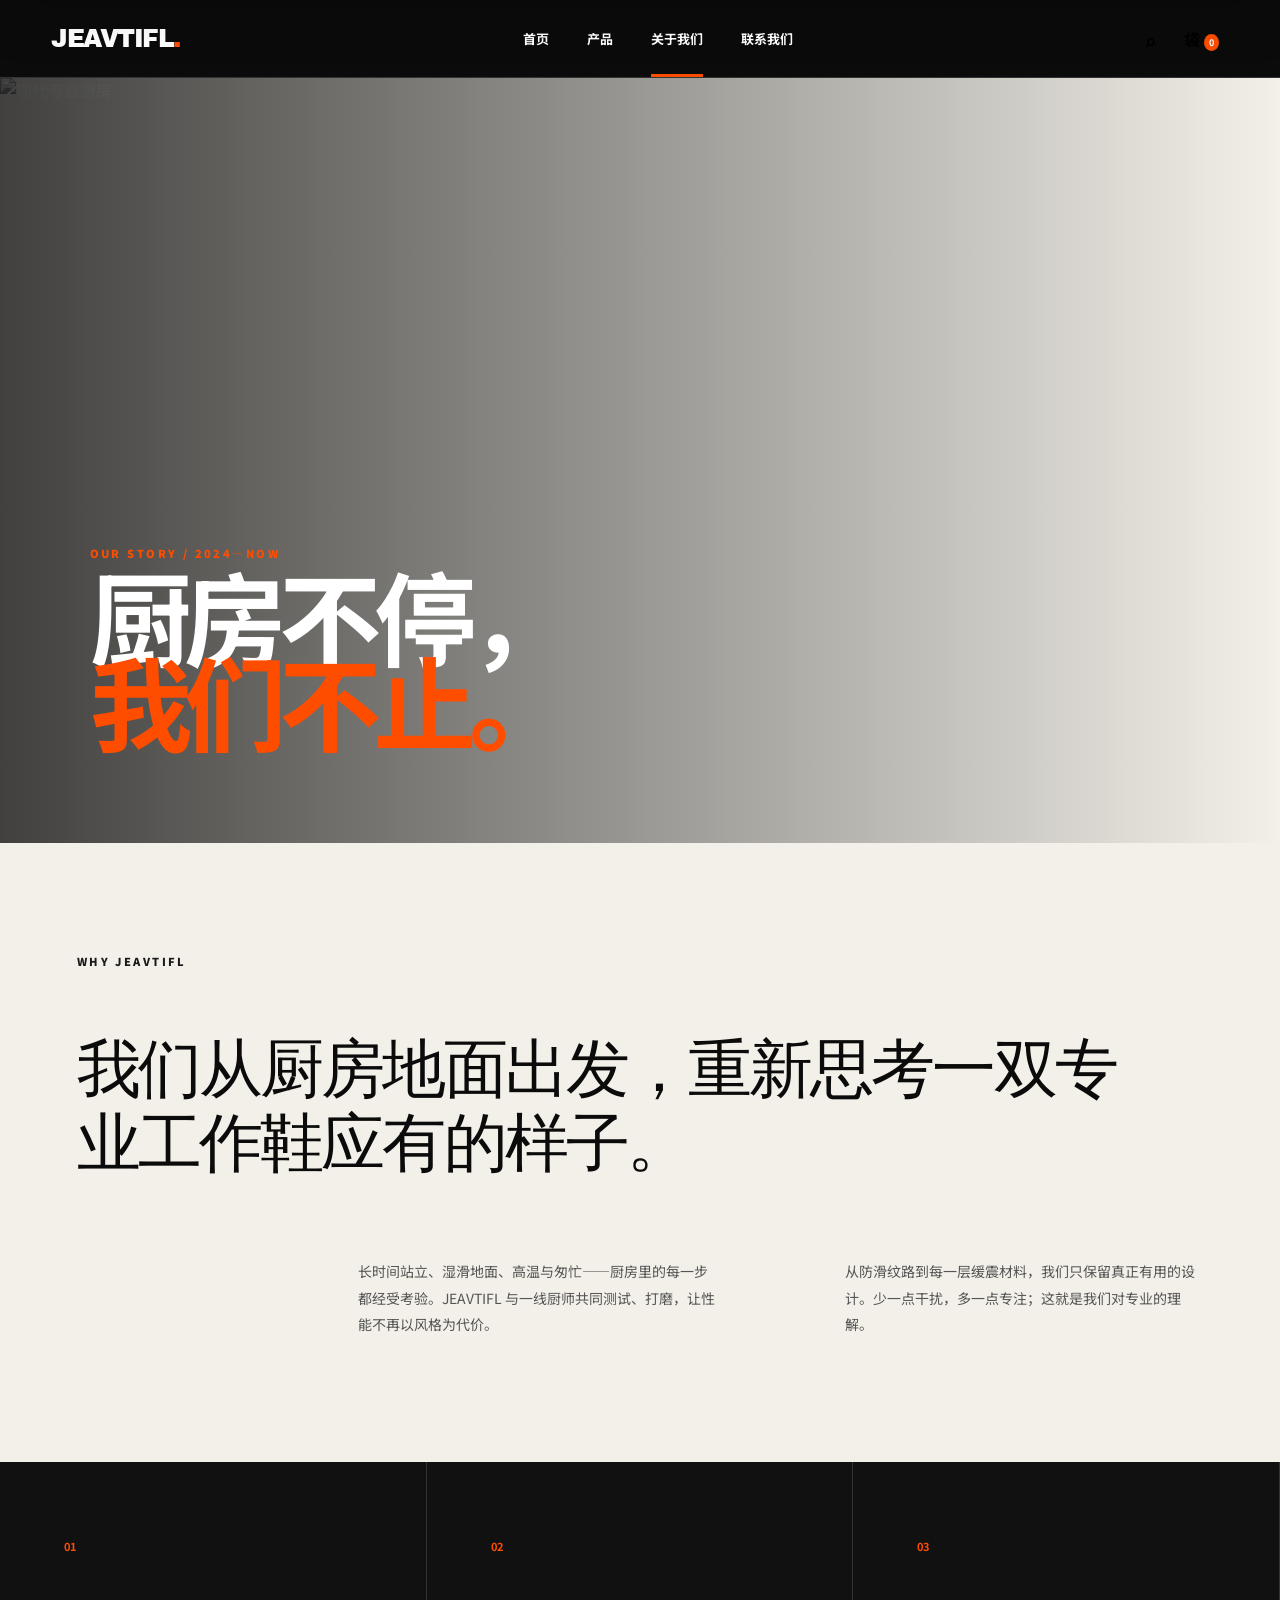
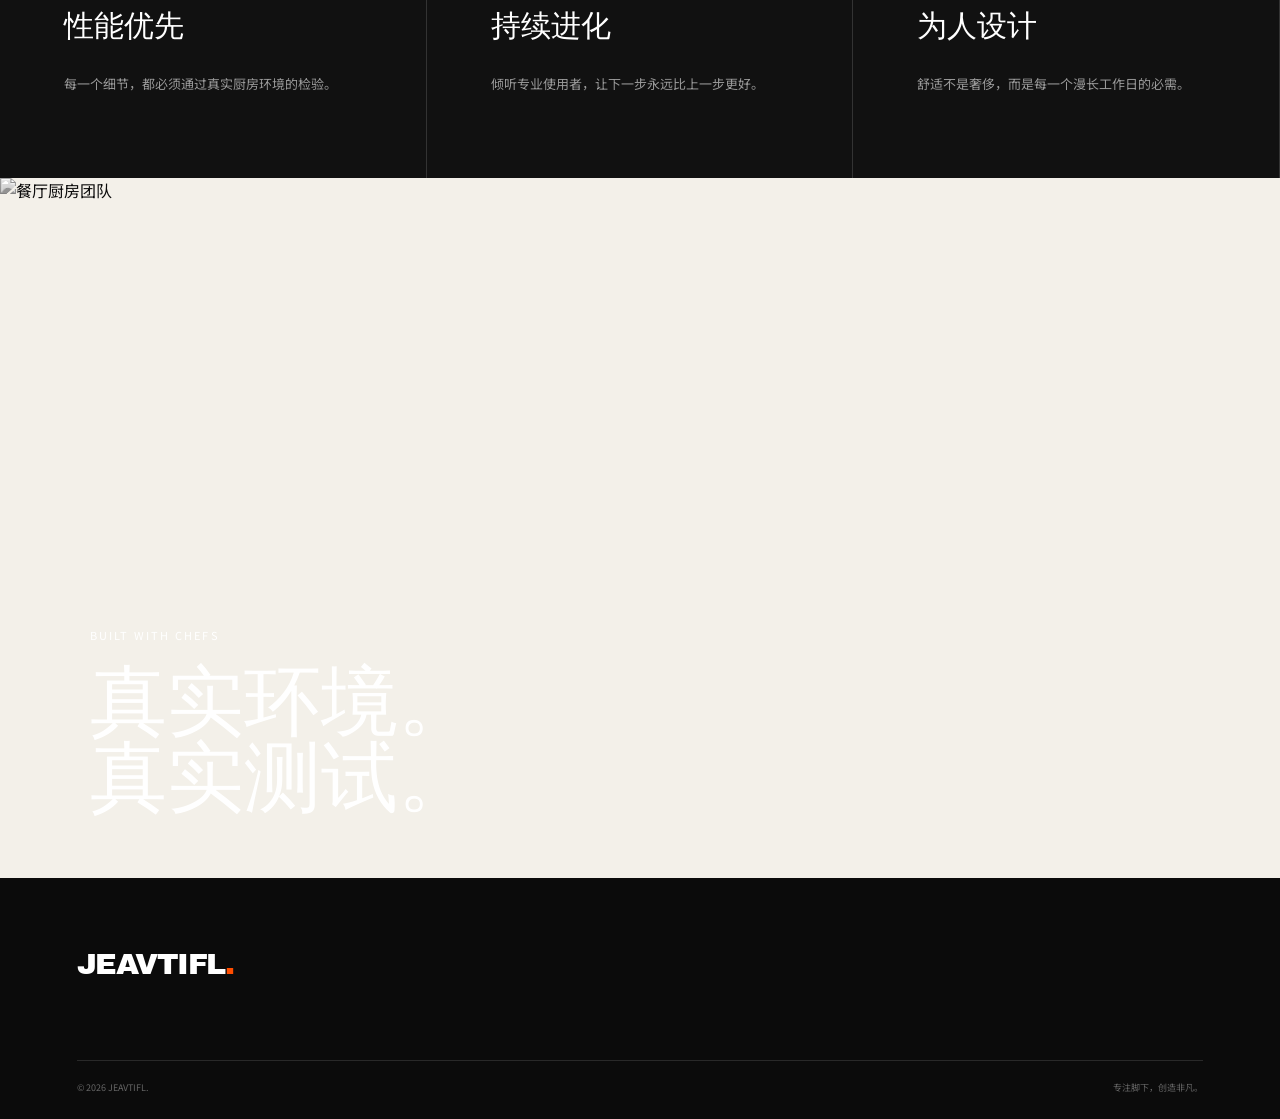
==== about.html @ 795cb3e9 "Build JEAVTIFL kitchen footwear website" ====
<!doctype html><html lang="zh-CN"><head><meta charset="UTF-8"><meta name="viewport" content="width=device-width,initial-scale=1"><title>关于我们 — JEAVTIFL</title><link rel="preconnect" href="https://fonts.googleapis.com"><link rel="preconnect" href="https://fonts.gstatic.com" crossorigin><link href="https://fonts.googleapis.com/css2?family=Archivo+Black&family=Noto+Sans+SC:wght@400;500;700;900&display=swap" rel="stylesheet"><link rel="stylesheet" href="styles.css"></head><body><header class="site-header black-header"><a class="logo" href="index.html">JEAVTIFL<span>.</span></a><nav><a href="index.html">首页</a><a href="products.html">产品</a><a class="active" href="about.html">关于我们</a><a href="contact.html">联系我们</a></nav><div class="header-actions"><button class="icon-btn search-toggle">⌕</button><button class="icon-btn cart-toggle">袋 <b class="cart-count">0</b></button><button class="menu-toggle">☰</button></div></header><main><section class="story-hero"><img src="https://images.unsplash.com/photo-1556911220-bff31c812dba?auto=format&fit=crop&w=1800&q=90" alt="现代专业厨房"><div><span class="eyebrow">OUR STORY / 2024—NOW</span><h1>厨房不停，<br><em>我们不止。</em></h1></div></section><section class="story-intro section-pad"><span class="eyebrow dark">WHY JEAVTIFL</span><p class="lead">我们从厨房地面出发，重新思考一双专业工作鞋应有的样子。</p><div class="two-col"><p>长时间站立、湿滑地面、高温与匆忙——厨房里的每一步都经受考验。JEAVTIFL 与一线厨师共同测试、打磨，让性能不再以风格为代价。</p><p>从防滑纹路到每一层缓震材料，我们只保留真正有用的设计。少一点干扰，多一点专注；这就是我们对专业的理解。</p></div></section><section class="values"><article><b>01</b><h2>性能优先</h2><p>每一个细节，都必须通过真实厨房环境的检验。</p></article><article><b>02</b><h2>持续进化</h2><p>倾听专业使用者，让下一步永远比上一步更好。</p></article><article><b>03</b><h2>为人设计</h2><p>舒适不是奢侈，而是每一个漫长工作日的必需。</p></article></section><section class="about-image"><img src="https://images.unsplash.com/photo-1414235077428-338989a2e8c0?auto=format&fit=crop&w=1800&q=90" alt="餐厅厨房团队"><div><span>BUILT WITH CHEFS</span><strong>真实环境。<br>真实测试。</strong></div></section></main><footer class="site-footer compact"><a class="logo footer-logo" href="index.html">JEAVTIFL<span>.</span></a><div class="footer-bottom"><span>© 2026 JEAVTIFL.</span><span>专注脚下，创造非凡。</span></div></footer><div class="toast"></div><div class="search-panel"><button class="search-close">×</button><label for="site-search">搜索 JEAVTIFL</label><div><input id="site-search" placeholder="输入产品名称"><button>→</button></div></div><script src="script.js"></script></body></html>
---- styles.css ----
:root{--orange:#ff4d00;--black:#0b0b0b;--cream:#f3f0e9;--gray:#999;--line:#d5d2cb}*{box-sizing:border-box}html{scroll-behavior:smooth}body{margin:0;background:var(--cream);color:var(--black);font-family:"Noto Sans SC",sans-serif}a{color:inherit;text-decoration:none}button,input,textarea,select{font:inherit}button{cursor:pointer}.announcement{height:30px;background:var(--orange);color:#fff;display:flex;align-items:center;justify-content:center;font-size:11px;font-weight:700;letter-spacing:.14em}.announcement button{position:absolute;right:25px;border:0;background:none;color:#fff;font-size:18px}.site-header{height:78px;padding:0 4vw;display:flex;align-items:center;justify-content:space-between;background:var(--cream);border-bottom:1px solid rgba(0,0,0,.12);position:relative;z-index:10}.logo{font-family:"Archivo Black",sans-serif;font-size:25px;letter-spacing:-1.5px}.logo span{color:var(--orange)}nav{display:flex;gap:38px;height:100%;align-items:center}nav a{font-size:13px;font-weight:700;height:100%;display:flex;align-items:center;position:relative}nav a:after{content:"";position:absolute;bottom:0;left:0;width:0;height:3px;background:var(--orange);transition:.3s}nav a:hover:after,nav a.active:after{width:100%}.header-actions{display:flex;align-items:center;gap:10px}.icon-btn,.menu-toggle{border:0;background:none;font-weight:700;padding:10px}.cart-count{background:var(--orange);color:white;border-radius:50%;font-size:9px;padding:2px 5px}.menu-toggle{display:none;font-size:22px}.hero{min-height:calc(100vh - 108px);display:grid;grid-template-columns:43% 57%;position:relative;overflow:hidden}.hero-copy{padding:11vh 2vw 6vh 7vw;z-index:2}.eyebrow{font-size:11px;font-weight:900;letter-spacing:.22em;color:var(--orange);display:block;margin-bottom:22px}.eyebrow.dark{color:#191919}.hero h1,.page-hero h1,.story-hero h1,.contact-title h1{font-family:"Archivo Black","Noto Sans SC",sans-serif;font-size:clamp(67px,8vw,134px);line-height:.83;letter-spacing:-.07em;margin:0;text-transform:uppercase}.hero h1 em,.page-hero h1 em,.story-hero h1 em,.contact-title h1 em{font-style:normal;color:var(--orange)}.hero-copy>p{max-width:410px;font-size:16px;line-height:1.8;margin:40px 0 28px;color:#444}.button-row{display:flex;align-items:center;gap:28px}.btn{display:inline-flex;align-items:center;justify-content:center;gap:32px;padding:17px 24px;border:0;font-size:13px;font-weight:900}.btn-primary{background:var(--black);color:#fff}.btn-primary:hover{background:var(--orange)}.btn-light{background:#fff;color:#111}.text-link{font-size:12px;font-weight:900;border-bottom:1px solid;padding-bottom:4px}.hero-visual{position:relative;min-height:600px;background:#151515;overflow:hidden}.hero-visual:after{content:"";position:absolute;inset:0;background:linear-gradient(90deg,rgba(0,0,0,.1),transparent 40%)}.hero-visual>img{width:100%;height:100%;object-fit:cover;filter:grayscale(1) contrast(1.1);mix-blend-mode:luminosity}.orange-disc{position:absolute;width:68%;aspect-ratio:1;background:var(--orange);border-radius:50%;right:5%;top:13%}.vertical-word{position:absolute;z-index:2;right:15px;top:40%;color:#fff;writing-mode:vertical-rl;font:10px "Archivo Black";letter-spacing:.3em}.hero-badge{position:absolute;z-index:3;bottom:0;right:0;background:var(--orange);color:white;padding:22px 30px;display:flex;gap:15px;align-items:center}.hero-badge strong{font:32px "Archivo Black"}.hero-badge span{font-size:10px;line-height:1.5}.hero-index{position:absolute;left:4vw;bottom:25px;font:10px "Archivo Black";display:flex;align-items:center;gap:10px}.hero-index span{display:inline-block;width:60px;height:1px;background:#111}.marquee{overflow:hidden;background:#111;color:#fff;white-space:nowrap;padding:15px 0;font:16px "Archivo Black";letter-spacing:.08em}.marquee div{width:max-content;animation:scroll 20s linear infinite}.marquee i{font-style:normal;color:var(--orange);margin:0 30px}@keyframes scroll{to{transform:translateX(-50%)}}.section-pad{padding:110px 6vw}.section-heading{display:flex;align-items:end;justify-content:space-between;margin-bottom:45px}.section-heading h2,.faq h2{font:clamp(43px,5vw,75px)/1 "Archivo Black";letter-spacing:-.05em;margin:0}.product-grid{display:grid;grid-template-columns:repeat(3,1fr);gap:20px}.product-card{position:relative}.product-image{height:420px;position:relative;overflow:hidden}.product-image img{width:100%;height:100%;object-fit:cover;mix-blend-mode:multiply;transition:.5s}.product-card:hover img{transform:scale(1.05)}.orange-bg{background:#ee5a1f}.cream-bg{background:#dedbd2}.dark-bg{background:#303030}.dark-bg img{mix-blend-mode:luminosity}.tag{position:absolute;z-index:2;top:16px;left:16px;background:#fff;padding:6px 10px;font-size:10px;font-weight:900}.dark-tag{background:#111;color:#fff}.product-info{display:flex;justify-content:space-between;padding-top:18px}.product-info h3{font:20px "Archivo Black";margin:0}.product-info p{margin:6px 0;color:#777;font-size:12px}.product-info strong{font-size:14px}.add-cart{position:absolute;right:12px;top:368px;border:0;border-radius:50%;background:#fff;width:40px;height:40px;font-size:20px;transition:.2s}.add-cart:hover{background:#111;color:#fff}.tech{display:grid;grid-template-columns:1.05fr .95fr;background:#111;color:#fff}.tech-image{min-height:680px}.tech-image img{width:100%;height:100%;object-fit:cover;filter:grayscale(1)}.tech-copy{padding:110px 8vw 80px}.tech-copy h2{font:clamp(55px,6vw,90px)/.95 "Archivo Black";letter-spacing:-.06em;margin:0}.tech-copy>p{color:#aaa;line-height:1.8;margin:35px 0}.stat-row{display:flex;border-top:1px solid #444;border-bottom:1px solid #444;margin:35px 0}.stat-row div{padding:25px 18px 25px 0;flex:1}.stat-row strong{font:25px "Archivo Black";display:block;color:var(--orange)}.stat-row span{font-size:10px;color:#aaa}.manifesto{background:var(--orange);color:#fff}.big-quote{font:clamp(50px,7vw,105px)/1.03 "Archivo Black";letter-spacing:-.06em;margin:0}.manifesto-bottom{border-top:1px solid rgba(255,255,255,.4);margin-top:70px;padding-top:25px;display:flex;justify-content:space-between;font-size:11px}.manifesto-bottom p{max-width:320px;margin:0;line-height:1.7}.site-footer{background:#0b0b0b;color:#fff;padding:70px 6vw 25px;display:grid;grid-template-columns:1.2fr 1fr 1fr;gap:50px}.footer-logo{font-size:30px}.site-footer p{font-size:11px;color:#888}.footer-links{display:grid;grid-template-columns:1fr 1fr}.footer-links div{display:flex;flex-direction:column;gap:12px;font-size:11px}.footer-links strong,.newsletter strong{font-size:11px;color:#777;text-transform:uppercase;letter-spacing:.14em}.newsletter-form{display:flex;border-bottom:1px solid #555}.newsletter-form input{background:none;border:0;outline:0;color:#fff;width:100%;padding:14px 0}.newsletter-form button{background:none;border:0;color:#fff}.footer-bottom{grid-column:1/-1;border-top:1px solid #292929;padding-top:20px;margin-top:30px;display:flex;justify-content:space-between;font-size:9px;color:#666}.compact{display:flex;flex-wrap:wrap;justify-content:space-between}.compact .footer-bottom{width:100%}.toast{position:fixed;z-index:50;right:25px;bottom:25px;background:#111;color:#fff;padding:15px 24px;font-size:12px;transform:translateY(100px);opacity:0;transition:.3s}.toast.show{transform:none;opacity:1}.search-panel{position:fixed;z-index:60;inset:0 0 auto;background:#f4f0e8;padding:9vh 12vw;transform:translateY(-110%);transition:.4s;box-shadow:0 20px 70px #0005}.search-panel.open{transform:none}.search-close{position:absolute;right:5vw;top:30px;border:0;background:none;font-size:30px}.search-panel label{font:clamp(35px,5vw,70px) "Archivo Black";display:block;margin-bottom:25px}.search-panel>div{display:flex;border-bottom:2px solid}.search-panel input{border:0;background:none;outline:0;padding:18px 0;width:100%;font-size:18px}.search-panel div button{border:0;background:none;font-size:25px}.page-hero{background:#111;color:#fff;padding:110px 7vw 90px}.page-hero h1{font-size:clamp(60px,9vw,130px)}.filters{display:flex;gap:10px;margin-bottom:35px}.filters button{border:1px solid #bbb;background:transparent;border-radius:30px;padding:10px 18px;font-size:11px;font-weight:700}.filters button.active{background:#111;color:#fff;border-color:#111}.catalog-grid{row-gap:55px}.fit-banner{padding:90px 7vw;background:var(--orange);color:#fff;display:flex;align-items:center;justify-content:space-between}.fit-banner span{font-size:11px}.fit-banner h2{font:clamp(35px,5vw,70px) "Archivo Black";margin:0}.black-header{background:#0b0b0b;color:#fff;border-color:#333}.story-hero{height:85vh;position:relative;color:#fff;overflow:hidden}.story-hero:after{content:"";position:absolute;inset:0;background:linear-gradient(90deg,#000b,transparent)}.story-hero img{width:100%;height:100%;object-fit:cover;filter:grayscale(1)}.story-hero>div{position:absolute;z-index:2;left:7vw;bottom:10vh}.story-intro .lead{font:clamp(35px,5vw,70px)/1.15 "Archivo Black";letter-spacing:-.045em;max-width:1100px}.two-col{display:grid;grid-template-columns:1fr 1fr;gap:10vw;margin:60px 0 0 25%}.two-col p{line-height:1.9;color:#555;font-size:14px}.values{display:grid;grid-template-columns:repeat(3,1fr);background:#111;color:#fff}.values article{padding:70px 5vw;border-right:1px solid #333}.values b{color:var(--orange);font-size:11px}.values h2{font:30px "Archivo Black";margin-top:50px}.values p{color:#999;font-size:13px;line-height:1.8}.about-image{height:700px;position:relative}.about-image img{width:100%;height:100%;object-fit:cover;filter:grayscale(1)}.about-image div{position:absolute;left:7vw;bottom:60px;color:#fff}.about-image span{font-size:11px;letter-spacing:.2em}.about-image strong{display:block;font:clamp(45px,6vw,90px)/1 "Archivo Black";margin-top:20px}.contact-wrap{display:grid;grid-template-columns:1fr 1fr;gap:10vw}.contact-title h1{font-size:clamp(60px,7vw,110px)}.contact-title>p{max-width:420px;line-height:1.8;color:#666;margin:35px 0}.contact-meta{border-top:1px solid var(--line);margin-top:50px}.contact-meta div{padding:20px 0;border-bottom:1px solid var(--line);display:flex;flex-direction:column}.contact-meta span{font-size:9px;text-transform:uppercase;color:#888;margin-bottom:5px}.contact-meta a,.contact-meta strong{font-size:13px}.contact-form{background:#dedbd2;padding:45px}.contact-form label{display:block;font-size:11px;font-weight:700;margin-bottom:25px}.contact-form input,.contact-form select,.contact-form textarea{display:block;width:100%;margin-top:8px;border:0;border-bottom:1px solid #aaa;background:transparent;padding:12px 0;outline:0}.contact-form textarea{resize:vertical}.faq{background:#fff}.faq h2{margin-bottom:50px}.accordion{max-width:900px;margin-left:auto}.accordion article{border-top:1px solid #bbb}.accordion article:last-child{border-bottom:1px solid #bbb}.accordion button{width:100%;padding:25px 0;border:0;background:none;display:flex;justify-content:space-between;font-weight:700;text-align:left}.accordion p{display:none;color:#666;line-height:1.8;max-width:700px;padding:0 0 25px;margin:0;font-size:13px}.accordion article.open p{display:block}.accordion article.open button span{transform:rotate(45deg)}.reveal{opacity:0;transform:translateY(25px);transition:.8s}.reveal.visible{opacity:1;transform:none}
@media(max-width:850px){.announcement{font-size:9px}.site-header{height:65px}nav{display:none;position:absolute;top:65px;left:0;width:100%;height:auto;background:var(--cream);padding:25px;flex-direction:column;align-items:flex-start;gap:20px}.black-header nav{background:#111}.site-header.menu-open nav{display:flex}.menu-toggle{display:block}.icon-btn.search-toggle{display:none}.hero{display:block}.hero-copy{padding:70px 7vw}.hero h1{font-size:72px}.hero-visual{min-height:520px}.hero-index{display:none}.section-pad{padding:75px 6vw}.section-heading{align-items:flex-start}.product-grid{grid-template-columns:1fr 1fr}.product-image{height:320px}.add-cart{top:267px}.tech{grid-template-columns:1fr}.tech-image{min-height:450px}.tech-copy{padding:70px 7vw}.site-footer{grid-template-columns:1fr}.footer-bottom{grid-column:1}.fit-banner{align-items:flex-start;flex-direction:column;gap:25px}.values{grid-template-columns:1fr}.values article{border-bottom:1px solid #333}.contact-wrap{grid-template-columns:1fr}.story-hero h1{font-size:62px}.two-col{margin-left:0}.about-image{height:520px}}
@media(max-width:520px){.logo{font-size:21px}.icon-btn{padding:5px}.hero-copy{padding-top:55px}.hero h1{font-size:60px}.button-row{align-items:flex-start;flex-direction:column;gap:18px}.product-grid{grid-template-columns:1fr}.product-image{height:390px}.add-cart{top:337px}.section-heading{gap:20px}.section-heading h2{font-size:43px}.dark-link{display:none}.stat-row{flex-wrap:wrap}.manifesto-bottom,.two-col{grid-template-columns:1fr;display:grid;gap:25px}.contact-form{padding:28px}.footer-links{gap:30px}.story-hero h1{font-size:50px}.page-hero{padding-top:70px}.page-hero h1{font-size:55px}.filters{overflow:auto}.catalog{padding-left:5vw;padding-right:5vw}}
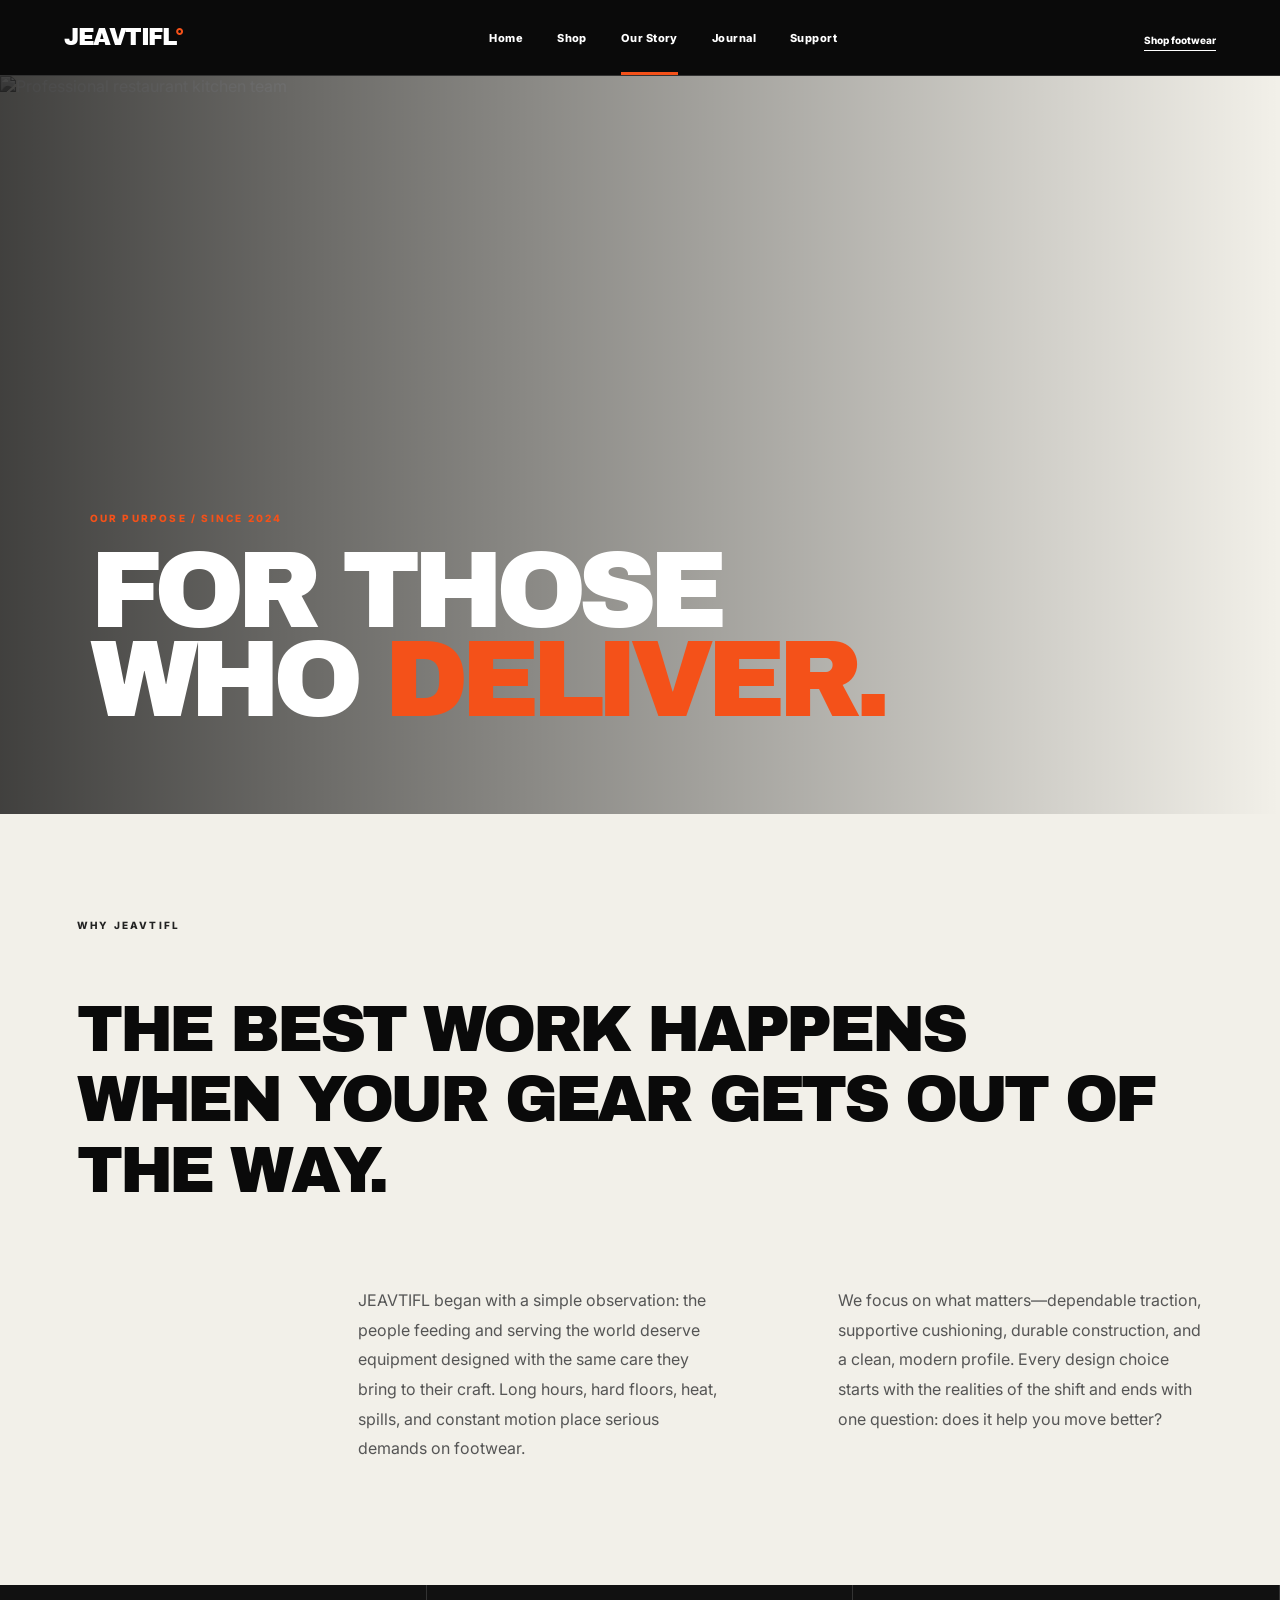
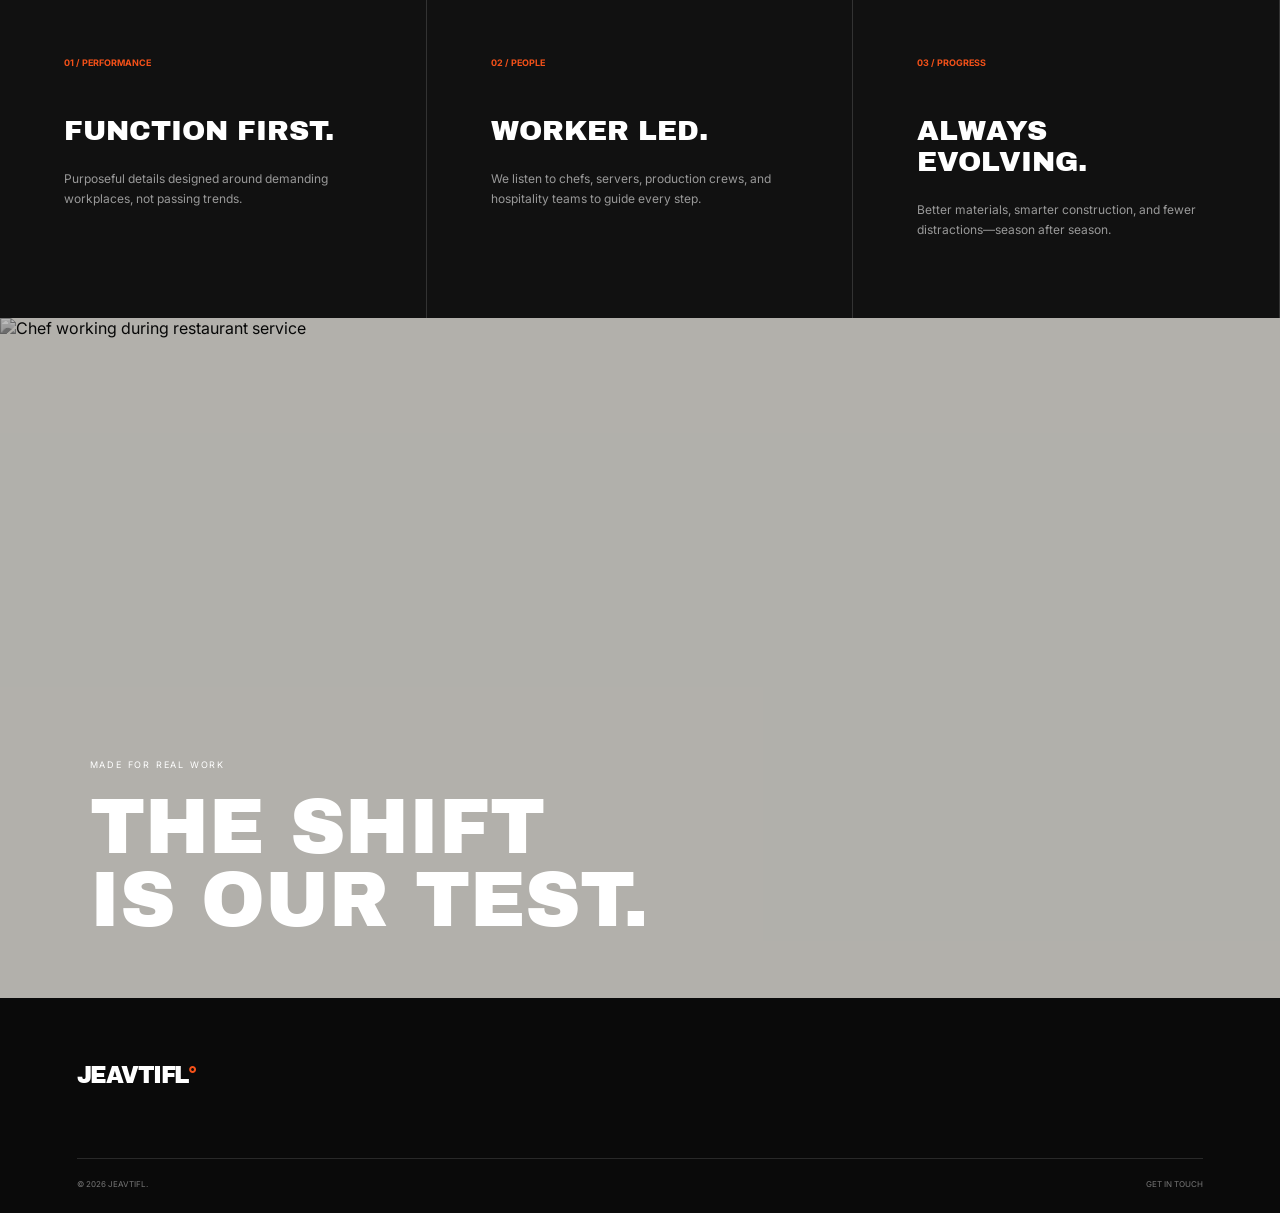
==== commit bc874c25: "Build professional JEAVTIFL international brand site" ====
--- a/about.html
+++ b/about.html
@@ -1 +1 @@
-<!doctype html><html lang="zh-CN"><head><meta charset="UTF-8"><meta name="viewport" content="width=device-width,initial-scale=1"><title>关于我们 — JEAVTIFL</title><link rel="preconnect" href="https://fonts.googleapis.com"><link rel="preconnect" href="https://fonts.gstatic.com" crossorigin><link href="https://fonts.googleapis.com/css2?family=Archivo+Black&family=Noto+Sans+SC:wght@400;500;700;900&display=swap" rel="stylesheet"><link rel="stylesheet" href="styles.css"></head><body><header class="site-header black-header"><a class="logo" href="index.html">JEAVTIFL<span>.</span></a><nav><a href="index.html">首页</a><a href="products.html">产品</a><a class="active" href="about.html">关于我们</a><a href="contact.html">联系我们</a></nav><div class="header-actions"><button class="icon-btn search-toggle">⌕</button><button class="icon-btn cart-toggle">袋 <b class="cart-count">0</b></button><button class="menu-toggle">☰</button></div></header><main><section class="story-hero"><img src="https://images.unsplash.com/photo-1556911220-bff31c812dba?auto=format&fit=crop&w=1800&q=90" alt="现代专业厨房"><div><span class="eyebrow">OUR STORY / 2024—NOW</span><h1>厨房不停，<br><em>我们不止。</em></h1></div></section><section class="story-intro section-pad"><span class="eyebrow dark">WHY JEAVTIFL</span><p class="lead">我们从厨房地面出发，重新思考一双专业工作鞋应有的样子。</p><div class="two-col"><p>长时间站立、湿滑地面、高温与匆忙——厨房里的每一步都经受考验。JEAVTIFL 与一线厨师共同测试、打磨，让性能不再以风格为代价。</p><p>从防滑纹路到每一层缓震材料，我们只保留真正有用的设计。少一点干扰，多一点专注；这就是我们对专业的理解。</p></div></section><section class="values"><article><b>01</b><h2>性能优先</h2><p>每一个细节，都必须通过真实厨房环境的检验。</p></article><article><b>02</b><h2>持续进化</h2><p>倾听专业使用者，让下一步永远比上一步更好。</p></article><article><b>03</b><h2>为人设计</h2><p>舒适不是奢侈，而是每一个漫长工作日的必需。</p></article></section><section class="about-image"><img src="https://images.unsplash.com/photo-1414235077428-338989a2e8c0?auto=format&fit=crop&w=1800&q=90" alt="餐厅厨房团队"><div><span>BUILT WITH CHEFS</span><strong>真实环境。<br>真实测试。</strong></div></section></main><footer class="site-footer compact"><a class="logo footer-logo" href="index.html">JEAVTIFL<span>.</span></a><div class="footer-bottom"><span>© 2026 JEAVTIFL.</span><span>专注脚下，创造非凡。</span></div></footer><div class="toast"></div><div class="search-panel"><button class="search-close">×</button><label for="site-search">搜索 JEAVTIFL</label><div><input id="site-search" placeholder="输入产品名称"><button>→</button></div></div><script src="script.js"></script></body></html>
+<!doctype html><html lang="en-US"><head><meta charset="UTF-8"><meta name="viewport" content="width=device-width,initial-scale=1"><meta name="description" content="Meet JEAVTIFL, a performance footwear brand focused on the people powering kitchens, restaurants, food factories, and hospitality."><title>About JEAVTIFL | Built for the Shift</title><link rel="stylesheet" href="styles.css"></head><body><header class="site-header black-header"><a class="logo" href="index.html">JEAVTIFL<span>°</span></a><nav><a href="index.html">Home</a><a href="products.html">Shop</a><a class="active" href="about.html">Our Story</a><a href="blog.html">Journal</a><a href="contact.html">Support</a></nav><div class="header-actions"><a class="header-shop" href="products.html">Shop footwear</a><button class="menu-toggle" aria-label="Open menu">☰</button></div></header><main><section class="story-hero"><img src="https://images.unsplash.com/photo-1556911220-bff31c812dba?auto=format&fit=crop&w=1800&q=84" alt="Professional restaurant kitchen team" width="1800" height="1100"><div><span class="eyebrow">OUR PURPOSE / SINCE 2024</span><h1>FOR THOSE<br>WHO <em>DELIVER.</em></h1></div></section><section class="story-intro section-pad"><span class="eyebrow dark">WHY JEAVTIFL</span><p class="lead">THE BEST WORK HAPPENS WHEN YOUR GEAR GETS OUT OF THE WAY.</p><div class="two-col"><p>JEAVTIFL began with a simple observation: the people feeding and serving the world deserve equipment designed with the same care they bring to their craft. Long hours, hard floors, heat, spills, and constant motion place serious demands on footwear.</p><p>We focus on what matters—dependable traction, supportive cushioning, durable construction, and a clean, modern profile. Every design choice starts with the realities of the shift and ends with one question: does it help you move better?</p></div></section><section class="values"><article><b>01 / PERFORMANCE</b><h2>FUNCTION FIRST.</h2><p>Purposeful details designed around demanding workplaces, not passing trends.</p></article><article><b>02 / PEOPLE</b><h2>WORKER LED.</h2><p>We listen to chefs, servers, production crews, and hospitality teams to guide every step.</p></article><article><b>03 / PROGRESS</b><h2>ALWAYS EVOLVING.</h2><p>Better materials, smarter construction, and fewer distractions—season after season.</p></article></section><section class="about-image"><img src="https://images.unsplash.com/photo-1577219491135-ce391730fb2c?auto=format&fit=crop&w=1800&q=84" alt="Chef working during restaurant service" width="1800" height="1000" loading="lazy"><div><span>MADE FOR REAL WORK</span><strong>THE SHIFT<br>IS OUR TEST.</strong></div></section></main><footer class="site-footer compact"><a class="logo footer-logo" href="index.html">JEAVTIFL<span>°</span></a><div class="footer-bottom"><span>© 2026 JEAVTIFL.</span><span><a href="contact.html">GET IN TOUCH</a></span></div></footer><script src="script.js"></script></body></html>
--- a/styles.css
+++ b/styles.css
@@ -1,3 +1,5 @@
-:root{--orange:#ff4d00;--black:#0b0b0b;--cream:#f3f0e9;--gray:#999;--line:#d5d2cb}*{box-sizing:border-box}html{scroll-behavior:smooth}body{margin:0;background:var(--cream);color:var(--black);font-family:"Noto Sans SC",sans-serif}a{color:inherit;text-decoration:none}button,input,textarea,select{font:inherit}button{cursor:pointer}.announcement{height:30px;background:var(--orange);color:#fff;display:flex;align-items:center;justify-content:center;font-size:11px;font-weight:700;letter-spacing:.14em}.announcement button{position:absolute;right:25px;border:0;background:none;color:#fff;font-size:18px}.site-header{height:78px;padding:0 4vw;display:flex;align-items:center;justify-content:space-between;background:var(--cream);border-bottom:1px solid rgba(0,0,0,.12);position:relative;z-index:10}.logo{font-family:"Archivo Black",sans-serif;font-size:25px;letter-spacing:-1.5px}.logo span{color:var(--orange)}nav{display:flex;gap:38px;height:100%;align-items:center}nav a{font-size:13px;font-weight:700;height:100%;display:flex;align-items:center;position:relative}nav a:after{content:"";position:absolute;bottom:0;left:0;width:0;height:3px;background:var(--orange);transition:.3s}nav a:hover:after,nav a.active:after{width:100%}.header-actions{display:flex;align-items:center;gap:10px}.icon-btn,.menu-toggle{border:0;background:none;font-weight:700;padding:10px}.cart-count{background:var(--orange);color:white;border-radius:50%;font-size:9px;padding:2px 5px}.menu-toggle{display:none;font-size:22px}.hero{min-height:calc(100vh - 108px);display:grid;grid-template-columns:43% 57%;position:relative;overflow:hidden}.hero-copy{padding:11vh 2vw 6vh 7vw;z-index:2}.eyebrow{font-size:11px;font-weight:900;letter-spacing:.22em;color:var(--orange);display:block;margin-bottom:22px}.eyebrow.dark{color:#191919}.hero h1,.page-hero h1,.story-hero h1,.contact-title h1{font-family:"Archivo Black","Noto Sans SC",sans-serif;font-size:clamp(67px,8vw,134px);line-height:.83;letter-spacing:-.07em;margin:0;text-transform:uppercase}.hero h1 em,.page-hero h1 em,.story-hero h1 em,.contact-title h1 em{font-style:normal;color:var(--orange)}.hero-copy>p{max-width:410px;font-size:16px;line-height:1.8;margin:40px 0 28px;color:#444}.button-row{display:flex;align-items:center;gap:28px}.btn{display:inline-flex;align-items:center;justify-content:center;gap:32px;padding:17px 24px;border:0;font-size:13px;font-weight:900}.btn-primary{background:var(--black);color:#fff}.btn-primary:hover{background:var(--orange)}.btn-light{background:#fff;color:#111}.text-link{font-size:12px;font-weight:900;border-bottom:1px solid;padding-bottom:4px}.hero-visual{position:relative;min-height:600px;background:#151515;overflow:hidden}.hero-visual:after{content:"";position:absolute;inset:0;background:linear-gradient(90deg,rgba(0,0,0,.1),transparent 40%)}.hero-visual>img{width:100%;height:100%;object-fit:cover;filter:grayscale(1) contrast(1.1);mix-blend-mode:luminosity}.orange-disc{position:absolute;width:68%;aspect-ratio:1;background:var(--orange);border-radius:50%;right:5%;top:13%}.vertical-word{position:absolute;z-index:2;right:15px;top:40%;color:#fff;writing-mode:vertical-rl;font:10px "Archivo Black";letter-spacing:.3em}.hero-badge{position:absolute;z-index:3;bottom:0;right:0;background:var(--orange);color:white;padding:22px 30px;display:flex;gap:15px;align-items:center}.hero-badge strong{font:32px "Archivo Black"}.hero-badge span{font-size:10px;line-height:1.5}.hero-index{position:absolute;left:4vw;bottom:25px;font:10px "Archivo Black";display:flex;align-items:center;gap:10px}.hero-index span{display:inline-block;width:60px;height:1px;background:#111}.marquee{overflow:hidden;background:#111;color:#fff;white-space:nowrap;padding:15px 0;font:16px "Archivo Black";letter-spacing:.08em}.marquee div{width:max-content;animation:scroll 20s linear infinite}.marquee i{font-style:normal;color:var(--orange);margin:0 30px}@keyframes scroll{to{transform:translateX(-50%)}}.section-pad{padding:110px 6vw}.section-heading{display:flex;align-items:end;justify-content:space-between;margin-bottom:45px}.section-heading h2,.faq h2{font:clamp(43px,5vw,75px)/1 "Archivo Black";letter-spacing:-.05em;margin:0}.product-grid{display:grid;grid-template-columns:repeat(3,1fr);gap:20px}.product-card{position:relative}.product-image{height:420px;position:relative;overflow:hidden}.product-image img{width:100%;height:100%;object-fit:cover;mix-blend-mode:multiply;transition:.5s}.product-card:hover img{transform:scale(1.05)}.orange-bg{background:#ee5a1f}.cream-bg{background:#dedbd2}.dark-bg{background:#303030}.dark-bg img{mix-blend-mode:luminosity}.tag{position:absolute;z-index:2;top:16px;left:16px;background:#fff;padding:6px 10px;font-size:10px;font-weight:900}.dark-tag{background:#111;color:#fff}.product-info{display:flex;justify-content:space-between;padding-top:18px}.product-info h3{font:20px "Archivo Black";margin:0}.product-info p{margin:6px 0;color:#777;font-size:12px}.product-info strong{font-size:14px}.add-cart{position:absolute;right:12px;top:368px;border:0;border-radius:50%;background:#fff;width:40px;height:40px;font-size:20px;transition:.2s}.add-cart:hover{background:#111;color:#fff}.tech{display:grid;grid-template-columns:1.05fr .95fr;background:#111;color:#fff}.tech-image{min-height:680px}.tech-image img{width:100%;height:100%;object-fit:cover;filter:grayscale(1)}.tech-copy{padding:110px 8vw 80px}.tech-copy h2{font:clamp(55px,6vw,90px)/.95 "Archivo Black";letter-spacing:-.06em;margin:0}.tech-copy>p{color:#aaa;line-height:1.8;margin:35px 0}.stat-row{display:flex;border-top:1px solid #444;border-bottom:1px solid #444;margin:35px 0}.stat-row div{padding:25px 18px 25px 0;flex:1}.stat-row strong{font:25px "Archivo Black";display:block;color:var(--orange)}.stat-row span{font-size:10px;color:#aaa}.manifesto{background:var(--orange);color:#fff}.big-quote{font:clamp(50px,7vw,105px)/1.03 "Archivo Black";letter-spacing:-.06em;margin:0}.manifesto-bottom{border-top:1px solid rgba(255,255,255,.4);margin-top:70px;padding-top:25px;display:flex;justify-content:space-between;font-size:11px}.manifesto-bottom p{max-width:320px;margin:0;line-height:1.7}.site-footer{background:#0b0b0b;color:#fff;padding:70px 6vw 25px;display:grid;grid-template-columns:1.2fr 1fr 1fr;gap:50px}.footer-logo{font-size:30px}.site-footer p{font-size:11px;color:#888}.footer-links{display:grid;grid-template-columns:1fr 1fr}.footer-links div{display:flex;flex-direction:column;gap:12px;font-size:11px}.footer-links strong,.newsletter strong{font-size:11px;color:#777;text-transform:uppercase;letter-spacing:.14em}.newsletter-form{display:flex;border-bottom:1px solid #555}.newsletter-form input{background:none;border:0;outline:0;color:#fff;width:100%;padding:14px 0}.newsletter-form button{background:none;border:0;color:#fff}.footer-bottom{grid-column:1/-1;border-top:1px solid #292929;padding-top:20px;margin-top:30px;display:flex;justify-content:space-between;font-size:9px;color:#666}.compact{display:flex;flex-wrap:wrap;justify-content:space-between}.compact .footer-bottom{width:100%}.toast{position:fixed;z-index:50;right:25px;bottom:25px;background:#111;color:#fff;padding:15px 24px;font-size:12px;transform:translateY(100px);opacity:0;transition:.3s}.toast.show{transform:none;opacity:1}.search-panel{position:fixed;z-index:60;inset:0 0 auto;background:#f4f0e8;padding:9vh 12vw;transform:translateY(-110%);transition:.4s;box-shadow:0 20px 70px #0005}.search-panel.open{transform:none}.search-close{position:absolute;right:5vw;top:30px;border:0;background:none;font-size:30px}.search-panel label{font:clamp(35px,5vw,70px) "Archivo Black";display:block;margin-bottom:25px}.search-panel>div{display:flex;border-bottom:2px solid}.search-panel input{border:0;background:none;outline:0;padding:18px 0;width:100%;font-size:18px}.search-panel div button{border:0;background:none;font-size:25px}.page-hero{background:#111;color:#fff;padding:110px 7vw 90px}.page-hero h1{font-size:clamp(60px,9vw,130px)}.filters{display:flex;gap:10px;margin-bottom:35px}.filters button{border:1px solid #bbb;background:transparent;border-radius:30px;padding:10px 18px;font-size:11px;font-weight:700}.filters button.active{background:#111;color:#fff;border-color:#111}.catalog-grid{row-gap:55px}.fit-banner{padding:90px 7vw;background:var(--orange);color:#fff;display:flex;align-items:center;justify-content:space-between}.fit-banner span{font-size:11px}.fit-banner h2{font:clamp(35px,5vw,70px) "Archivo Black";margin:0}.black-header{background:#0b0b0b;color:#fff;border-color:#333}.story-hero{height:85vh;position:relative;color:#fff;overflow:hidden}.story-hero:after{content:"";position:absolute;inset:0;background:linear-gradient(90deg,#000b,transparent)}.story-hero img{width:100%;height:100%;object-fit:cover;filter:grayscale(1)}.story-hero>div{position:absolute;z-index:2;left:7vw;bottom:10vh}.story-intro .lead{font:clamp(35px,5vw,70px)/1.15 "Archivo Black";letter-spacing:-.045em;max-width:1100px}.two-col{display:grid;grid-template-columns:1fr 1fr;gap:10vw;margin:60px 0 0 25%}.two-col p{line-height:1.9;color:#555;font-size:14px}.values{display:grid;grid-template-columns:repeat(3,1fr);background:#111;color:#fff}.values article{padding:70px 5vw;border-right:1px solid #333}.values b{color:var(--orange);font-size:11px}.values h2{font:30px "Archivo Black";margin-top:50px}.values p{color:#999;font-size:13px;line-height:1.8}.about-image{height:700px;position:relative}.about-image img{width:100%;height:100%;object-fit:cover;filter:grayscale(1)}.about-image div{position:absolute;left:7vw;bottom:60px;color:#fff}.about-image span{font-size:11px;letter-spacing:.2em}.about-image strong{display:block;font:clamp(45px,6vw,90px)/1 "Archivo Black";margin-top:20px}.contact-wrap{display:grid;grid-template-columns:1fr 1fr;gap:10vw}.contact-title h1{font-size:clamp(60px,7vw,110px)}.contact-title>p{max-width:420px;line-height:1.8;color:#666;margin:35px 0}.contact-meta{border-top:1px solid var(--line);margin-top:50px}.contact-meta div{padding:20px 0;border-bottom:1px solid var(--line);display:flex;flex-direction:column}.contact-meta span{font-size:9px;text-transform:uppercase;color:#888;margin-bottom:5px}.contact-meta a,.contact-meta strong{font-size:13px}.contact-form{background:#dedbd2;padding:45px}.contact-form label{display:block;font-size:11px;font-weight:700;margin-bottom:25px}.contact-form input,.contact-form select,.contact-form textarea{display:block;width:100%;margin-top:8px;border:0;border-bottom:1px solid #aaa;background:transparent;padding:12px 0;outline:0}.contact-form textarea{resize:vertical}.faq{background:#fff}.faq h2{margin-bottom:50px}.accordion{max-width:900px;margin-left:auto}.accordion article{border-top:1px solid #bbb}.accordion article:last-child{border-bottom:1px solid #bbb}.accordion button{width:100%;padding:25px 0;border:0;background:none;display:flex;justify-content:space-between;font-weight:700;text-align:left}.accordion p{display:none;color:#666;line-height:1.8;max-width:700px;padding:0 0 25px;margin:0;font-size:13px}.accordion article.open p{display:block}.accordion article.open button span{transform:rotate(45deg)}.reveal{opacity:0;transform:translateY(25px);transition:.8s}.reveal.visible{opacity:1;transform:none}
-@media(max-width:850px){.announcement{font-size:9px}.site-header{height:65px}nav{display:none;position:absolute;top:65px;left:0;width:100%;height:auto;background:var(--cream);padding:25px;flex-direction:column;align-items:flex-start;gap:20px}.black-header nav{background:#111}.site-header.menu-open nav{display:flex}.menu-toggle{display:block}.icon-btn.search-toggle{display:none}.hero{display:block}.hero-copy{padding:70px 7vw}.hero h1{font-size:72px}.hero-visual{min-height:520px}.hero-index{display:none}.section-pad{padding:75px 6vw}.section-heading{align-items:flex-start}.product-grid{grid-template-columns:1fr 1fr}.product-image{height:320px}.add-cart{top:267px}.tech{grid-template-columns:1fr}.tech-image{min-height:450px}.tech-copy{padding:70px 7vw}.site-footer{grid-template-columns:1fr}.footer-bottom{grid-column:1}.fit-banner{align-items:flex-start;flex-direction:column;gap:25px}.values{grid-template-columns:1fr}.values article{border-bottom:1px solid #333}.contact-wrap{grid-template-columns:1fr}.story-hero h1{font-size:62px}.two-col{margin-left:0}.about-image{height:520px}}
-@media(max-width:520px){.logo{font-size:21px}.icon-btn{padding:5px}.hero-copy{padding-top:55px}.hero h1{font-size:60px}.button-row{align-items:flex-start;flex-direction:column;gap:18px}.product-grid{grid-template-columns:1fr}.product-image{height:390px}.add-cart{top:337px}.section-heading{gap:20px}.section-heading h2{font-size:43px}.dark-link{display:none}.stat-row{flex-wrap:wrap}.manifesto-bottom,.two-col{grid-template-columns:1fr;display:grid;gap:25px}.contact-form{padding:28px}.footer-links{gap:30px}.story-hero h1{font-size:50px}.page-hero{padding-top:70px}.page-hero h1{font-size:55px}.filters{overflow:auto}.catalog{padding-left:5vw;padding-right:5vw}}
+@import url('https://fonts.googleapis.com/css2?family=Archivo+Black&family=Inter:wght@400;600;700;800&display=swap');
+:root{--volt:#f45119;--ink:#0a0a0a;--paper:#f2f0e9;--line:#cbc8bf;--muted:#696969}*{box-sizing:border-box}html{scroll-behavior:smooth}body{margin:0;background:var(--paper);color:var(--ink);font-family:Inter,Arial,sans-serif}img{display:block;max-width:100%}a{color:inherit;text-decoration:none}button,input,textarea,select{font:inherit}button{cursor:pointer}.announcement{height:30px;background:var(--volt);color:white;display:flex;align-items:center;justify-content:center;font-size:10px;font-weight:800;letter-spacing:.14em}.announcement button{position:absolute;right:24px;border:0;background:none;color:white;font-size:18px}.site-header{height:76px;padding:0 5vw;display:flex;align-items:center;justify-content:space-between;border-bottom:1px solid #0002;position:relative;z-index:20;background:var(--paper)}.logo{font:23px 'Archivo Black';letter-spacing:-1.5px}.logo span{color:var(--volt)}nav{display:flex;align-items:center;height:100%;gap:34px}nav a{height:100%;display:flex;align-items:center;font-size:11px;font-weight:800;letter-spacing:.04em;position:relative}nav a:after{content:'';position:absolute;left:0;right:100%;bottom:0;height:3px;background:var(--volt);transition:.25s}nav a:hover:after,nav a.active:after{right:0}.header-shop{font-size:10px;font-weight:800;border-bottom:1px solid;padding-bottom:4px}.menu-toggle{display:none;border:0;background:transparent;font-size:22px}.black-header{background:#0a0a0a;color:#fff;border-color:#333}.eyebrow{display:block;color:var(--volt);font-size:10px;font-weight:800;letter-spacing:.22em;margin-bottom:22px}.eyebrow.dark{color:#222}.hero{min-height:calc(100vh - 106px);display:grid;grid-template-columns:44% 56%;overflow:hidden}.hero-copy{padding:12vh 3vw 8vh 6vw;position:relative;z-index:2}.hero h1,.page-hero h1,.story-hero h1,.contact-title h1{font:clamp(60px,8.5vw,138px)/.82 'Archivo Black';letter-spacing:-.075em;margin:0;text-transform:uppercase}.hero h1 em,.page-hero h1 em,.story-hero h1 em,.contact-title h1 em{color:var(--volt);font-style:normal}.hero-copy>p{max-width:470px;font-size:16px;line-height:1.75;color:#454545;margin:40px 0 28px}.button-row{display:flex;gap:28px;align-items:center}.btn{display:inline-flex;justify-content:center;align-items:center;gap:28px;border:0;padding:17px 22px;font-size:11px;font-weight:800;letter-spacing:.05em}.btn-primary{background:var(--ink);color:#fff}.btn-primary:hover{background:var(--volt)}.btn-light{background:#fff;color:#111}.text-link{font-size:10px;font-weight:800;border-bottom:1px solid;padding:5px 0}.hero-visual{position:relative;min-height:620px;background:#e64015;overflow:hidden}.hero-visual:before{content:'';position:absolute;width:68%;aspect-ratio:1;border:1px solid #fff8;border-radius:50%;right:12%;top:12%;z-index:1}.hero-visual img{width:100%;height:100%;object-fit:cover;mix-blend-mode:multiply;filter:contrast(1.05)}.vertical-word{position:absolute;right:18px;top:35%;writing-mode:vertical-rl;color:white;font-size:9px;font-weight:800;letter-spacing:.28em}.hero-badge{position:absolute;right:0;bottom:0;background:#111;color:#fff;padding:22px 28px;display:flex;gap:15px;align-items:center}.hero-badge strong{font:29px 'Archivo Black'}.hero-badge span{font-size:9px;line-height:1.5}.marquee{background:#0a0a0a;color:#fff;overflow:hidden;white-space:nowrap;padding:15px 0;font:14px 'Archivo Black';letter-spacing:.07em}.marquee div{width:max-content;animation:scroll 20s linear infinite}.marquee i{color:var(--volt);font-style:normal;margin:0 28px}@keyframes scroll{to{transform:translateX(-50%)}}.section-pad{padding:105px 6vw}.section-heading{display:flex;justify-content:space-between;align-items:flex-end;margin-bottom:45px}.section-heading h2,.faq h2,.guide h2,.article-body h2{font:clamp(40px,5vw,72px)/.94 'Archivo Black';letter-spacing:-.055em;margin:0}.product-grid{display:grid;grid-template-columns:repeat(3,1fr);gap:22px}.product-card{position:relative;padding-bottom:45px}.product-image{height:410px;position:relative;overflow:hidden}.product-image.red{background:#ed5424}.product-image.light{background:#ddd9ce}.product-image.dark{background:#282828}.product-image img{width:100%;height:100%;object-fit:cover;mix-blend-mode:multiply;transition:.5s}.product-image.dark img{filter:grayscale(1);mix-blend-mode:luminosity}.product-card:hover img{transform:scale(1.045)}.tag{position:absolute;z-index:2;top:14px;left:14px;background:#fff;padding:7px 9px;font-size:9px;font-weight:800;letter-spacing:.08em}.product-info{display:flex;justify-content:space-between;padding:17px 0 12px}.product-info h3{font:18px 'Archivo Black';margin:0}.product-info p{font-size:11px;color:var(--muted);margin:6px 0}.product-info strong{font-size:13px}.card-buy{position:absolute;left:0;bottom:5px;font-size:10px;font-weight:800;border-bottom:1px solid;padding-bottom:4px}.tech{display:grid;grid-template-columns:1.05fr .95fr;background:#0b0b0b;color:#fff}.tech-image{min-height:670px}.tech-image img{width:100%;height:100%;object-fit:cover;filter:grayscale(1)}.tech-copy{padding:105px 7vw}.tech-copy h2{font:clamp(49px,6vw,85px)/.92 'Archivo Black';letter-spacing:-.065em;margin:0}.tech-copy>p{color:#aaa;line-height:1.8;margin:34px 0}.stat-row{display:flex;border-block:1px solid #3b3b3b;margin:35px 0}.stat-row div{flex:1;padding:22px 10px 22px 0}.stat-row strong{display:block;color:var(--volt);font:24px 'Archivo Black'}.stat-row span{font-size:8px;color:#aaa}.reviews{background:#fff}.rating{display:flex;gap:18px;align-items:center}.rating strong{font:60px 'Archivo Black'}.rating span{font-size:9px;line-height:1.8;color:var(--muted)}.review-grid{display:grid;grid-template-columns:repeat(3,1fr);border-top:1px solid var(--line)}blockquote{margin:0;padding:35px;border-right:1px solid var(--line)}blockquote:first-child{padding-left:0}blockquote>div{color:var(--volt);letter-spacing:.15em}blockquote p{font-size:18px;line-height:1.6;min-height:145px}blockquote footer{display:flex;flex-direction:column;gap:5px;font-size:9px}blockquote footer span{color:#777}.review-note{font-size:9px;color:#888;margin-top:20px}.split-cta{display:grid;grid-template-columns:1fr 1fr}.split-cta a{padding:70px 6vw;background:var(--volt);color:#fff}.split-cta a+ a{background:#d9d5ca;color:#111}.split-cta span{font-size:9px;font-weight:800;letter-spacing:.15em}.split-cta h3{font:clamp(33px,4vw,60px) 'Archivo Black';margin:30px 0 0;display:flex;justify-content:space-between}.site-footer{background:#0a0a0a;color:#fff;padding:65px 6vw 24px;display:grid;grid-template-columns:1.1fr 1fr 1fr;gap:45px}.site-footer p{color:#888;font-size:11px}.footer-links{display:grid;grid-template-columns:1fr 1fr}.footer-links div{display:flex;flex-direction:column;gap:12px;font-size:10px}.footer-links strong,.newsletter strong{font-size:9px;color:#777;letter-spacing:.15em}.newsletter-form{display:flex;border-bottom:1px solid #555}.newsletter-form input{width:100%;background:none;border:0;color:#fff;outline:0;padding:14px 0}.newsletter-form button{border:0;background:none;color:white}.footer-bottom{grid-column:1/-1;display:flex;justify-content:space-between;border-top:1px solid #292929;padding-top:20px;margin-top:25px;font-size:8px;color:#777}.compact{display:flex;flex-wrap:wrap;justify-content:space-between}.compact .footer-bottom{width:100%}.page-hero{background:#0a0a0a;color:#fff;padding:105px 7vw 85px}.page-hero h1{font-size:clamp(56px,9vw,130px)}.page-hero p{max-width:550px;color:#aaa;line-height:1.7}.page-hero.slim{padding-block:75px}.catalog-top{display:flex;justify-content:space-between;margin-bottom:35px}.catalog-top>span{font-size:9px;color:#777}.filters{display:flex;gap:10px}.filters button{border:1px solid #aaa;background:transparent;border-radius:30px;padding:10px 17px;font-size:9px;font-weight:800}.filters .active{background:#111;color:#fff;border-color:#111}.catalog-grid{row-gap:45px}.fit-banner{background:var(--volt);color:#fff;padding:75px 7vw;display:flex;justify-content:space-between;align-items:center}.fit-banner h2{font:clamp(35px,5vw,65px) 'Archivo Black';margin:8px 0}.fit-banner span{font-size:9px;font-weight:800}.story-hero{height:82vh;position:relative;color:#fff}.story-hero:after{content:'';position:absolute;inset:0;background:linear-gradient(90deg,#000b,transparent)}.story-hero img{width:100%;height:100%;object-fit:cover;filter:grayscale(1)}.story-hero>div{position:absolute;z-index:2;left:7vw;bottom:10vh}.story-intro .lead{font:clamp(34px,5vw,68px)/1.1 'Archivo Black';letter-spacing:-.05em;max-width:1100px}.two-col{display:grid;grid-template-columns:1fr 1fr;gap:9vw;margin:60px 0 0 25%}.two-col p{line-height:1.85;color:#555}.values{display:grid;grid-template-columns:repeat(3,1fr);background:#111;color:white}.values article{padding:65px 5vw;border-right:1px solid #333}.values b{color:var(--volt);font-size:9px}.values h2{font:28px 'Archivo Black';margin-top:45px}.values p{font-size:12px;line-height:1.7;color:#999}.about-image{height:680px;position:relative}.about-image:after{content:'';position:absolute;inset:0;background:#0004}.about-image img{width:100%;height:100%;object-fit:cover;filter:grayscale(1)}.about-image div{position:absolute;z-index:1;bottom:60px;left:7vw;color:white}.about-image span{font-size:9px;letter-spacing:.2em}.about-image strong{display:block;font:clamp(45px,6vw,85px)/.95 'Archivo Black';margin-top:20px}.contact-wrap{display:grid;grid-template-columns:1fr 1fr;gap:9vw}.contact-title>p{line-height:1.8;color:#666;max-width:430px}.contact-meta{border-top:1px solid var(--line);margin-top:45px}.contact-meta div{display:flex;flex-direction:column;padding:19px 0;border-bottom:1px solid var(--line)}.contact-meta span{font-size:8px;color:#777;margin-bottom:6px}.contact-meta a,.contact-meta strong{font-size:12px}.contact-form{background:#dedbd2;padding:42px}.contact-form label{display:block;font-size:9px;font-weight:800;margin-bottom:24px}.contact-form input,.contact-form select,.contact-form textarea{display:block;width:100%;border:0;border-bottom:1px solid #999;background:transparent;padding:12px 0;outline:0}.faq{background:#fff}.faq h2{margin-bottom:45px}.accordion{max-width:900px;margin-left:auto}.accordion article{border-top:1px solid #bbb}.accordion article:last-child{border-bottom:1px solid #bbb}.accordion button{width:100%;display:flex;justify-content:space-between;border:0;background:none;text-align:left;padding:23px 0;font-weight:700}.accordion p{display:none;color:#666;line-height:1.7;margin:0;padding:0 0 24px}.accordion .open p{display:block}.accordion .open button span{transform:rotate(45deg)}.guide{display:grid;grid-template-columns:.9fr 1.1fr;gap:9vw}.measure ol{list-style:none;padding:0}.measure li{display:flex;gap:25px;border-top:1px solid var(--line);padding:20px 0}.measure li b{font:18px 'Archivo Black';color:var(--volt)}.measure li p{margin:0;line-height:1.6}.measure aside{background:var(--volt);color:white;padding:20px;font-size:10px;font-weight:700;line-height:1.6}.size-table-wrap h2{font-size:35px}.size-table-wrap table{border-collapse:collapse;width:100%;margin:25px 0}th,td{text-align:left;padding:15px 10px;border-bottom:1px solid var(--line);font-size:12px}th{font-size:8px;letter-spacing:.1em}.size-table-wrap>p{font-size:10px;color:#777}.journal-hero{background:#d9d5ca;color:#111}.feature-story{display:grid;grid-template-columns:1.2fr .8fr;background:#111;color:white}.feature-story img{width:100%;height:540px;object-fit:cover;filter:grayscale(1)}.feature-story div{padding:65px 5vw;display:flex;flex-direction:column;justify-content:center}.feature-story span,.story-grid span{font-size:8px;color:var(--volt);font-weight:800;letter-spacing:.12em}.feature-story h2{font:clamp(30px,4vw,52px)/1 'Archivo Black';letter-spacing:-.04em}.feature-story p{color:#aaa;line-height:1.7}.feature-story a{font-size:10px;font-weight:800;margin-top:20px}.story-grid{display:grid;grid-template-columns:repeat(3,1fr);gap:22px;margin-top:60px}.story-grid img{height:260px;width:100%;object-fit:cover;margin-bottom:20px}.story-grid h3{font:20px/1.1 'Archivo Black'}.story-grid p{font-size:12px;color:#666;line-height:1.6}.article-body{background:#fff}.lead-copy{font-size:20px;max-width:700px;line-height:1.6}.article-columns{display:grid;grid-template-columns:repeat(3,1fr);gap:40px;margin-top:50px}.article-columns section{border-top:2px solid;padding-top:20px}.article-columns b{font-size:10px;color:var(--volt)}.article-columns p{line-height:1.8;color:#555;font-size:13px}.product-detail{display:grid;grid-template-columns:56% 44%;min-height:760px}.detail-gallery{position:relative;display:flex;align-items:center;justify-content:center;overflow:hidden}.detail-gallery.red{background:#ec5524}.detail-gallery.light{background:#ddd9ce}.detail-gallery.dark{background:#292929}.detail-gallery img{width:100%;height:100%;object-fit:cover;mix-blend-mode:multiply}.detail-gallery.dark img{filter:grayscale(1);mix-blend-mode:luminosity}.detail-copy{padding:60px 6vw}.back-link{display:block;font-size:9px;font-weight:800;margin-bottom:70px}.detail-copy h1{font:clamp(40px,5vw,68px)/.95 'Archivo Black';letter-spacing:-.055em;margin:0}.detail-desc{color:#555;line-height:1.7}.detail-price{font-size:20px;font-weight:800;border-bottom:1px solid var(--line);padding:20px 0}.detail-price span{display:block;font-size:8px;color:#888;margin-top:5px;font-weight:400}.sizes{padding:20px 0;font-size:10px}.sizes div{color:#777;margin-top:7px}.amazon-btn{background:#ffb300;display:flex;justify-content:space-between;align-items:center;padding:18px 20px}.amazon-btn b{font-size:20px}.amazon-btn span{font-size:10px;font-weight:800}.fulfill{font-size:8px;color:#777;line-height:1.5}.benefit-list{list-style:none;padding:0;margin-top:25px}.benefit-list li{display:flex;flex-direction:column;gap:5px;border-top:1px solid var(--line);padding:15px 0}.benefit-list b{font-size:9px}.benefit-list span{font-size:10px;color:#666}.detail-banner{background:var(--volt);color:white;padding:30px 6vw;display:flex;justify-content:space-between;font-size:10px;font-weight:800}.toast{position:fixed;right:20px;bottom:20px;background:#111;color:#fff;padding:14px 20px;font-size:11px;transform:translateY(100px);opacity:0;transition:.3s;z-index:50}.toast.show{transform:none;opacity:1}.reveal{opacity:0;transform:translateY(20px);transition:.7s}.reveal.visible{opacity:1;transform:none}
+@media(max-width:850px){.site-header{height:64px}.header-shop{display:none}nav{display:none;position:absolute;top:64px;left:0;width:100%;height:auto;padding:25px;background:var(--paper);flex-direction:column;align-items:flex-start;gap:18px}.black-header nav{background:#111}.site-header.menu-open nav{display:flex}.menu-toggle{display:block}.hero{grid-template-columns:1fr}.hero-copy{padding:70px 7vw}.hero-visual{min-height:520px}.section-pad{padding:75px 6vw}.product-grid{grid-template-columns:1fr 1fr}.tech,.contact-wrap,.guide{grid-template-columns:1fr}.review-grid{grid-template-columns:1fr}.review-grid blockquote{border-right:0;border-bottom:1px solid var(--line);padding:30px 0}.review-grid blockquote p{min-height:auto}.values{grid-template-columns:1fr}.two-col{margin-left:0}.site-footer{grid-template-columns:1fr}.footer-bottom{grid-column:1}.product-detail{grid-template-columns:1fr}.detail-gallery{height:540px}.feature-story{grid-template-columns:1fr}.story-grid,.article-columns{grid-template-columns:1fr 1fr}.fit-banner{align-items:flex-start;flex-direction:column;gap:25px}}
+@media(max-width:540px){.announcement{font-size:8px}.hero h1{font-size:58px}.button-row{align-items:flex-start;flex-direction:column}.product-grid,.story-grid,.article-columns{grid-template-columns:1fr}.product-image{height:390px}.section-heading{align-items:flex-start;gap:25px;flex-direction:column}.rating strong{font-size:45px}.split-cta{grid-template-columns:1fr}.stat-row{flex-wrap:wrap}.footer-links{gap:20px}.page-hero h1{font-size:52px}.filters{overflow:auto}.story-hero h1,.contact-title h1{font-size:52px}.two-col{grid-template-columns:1fr}.about-image{height:500px}.contact-form{padding:28px}.feature-story img{height:350px}.detail-gallery{height:410px}.detail-copy{padding:45px 6vw}.back-link{margin-bottom:45px}.detail-banner{gap:20px;line-height:1.5}.catalog-top{align-items:flex-start;flex-direction:column-reverse;gap:15px}}
+@media(prefers-reduced-motion:reduce){*{scroll-behavior:auto!important;animation:none!important;transition:none!important}.reveal{opacity:1;transform:none}}
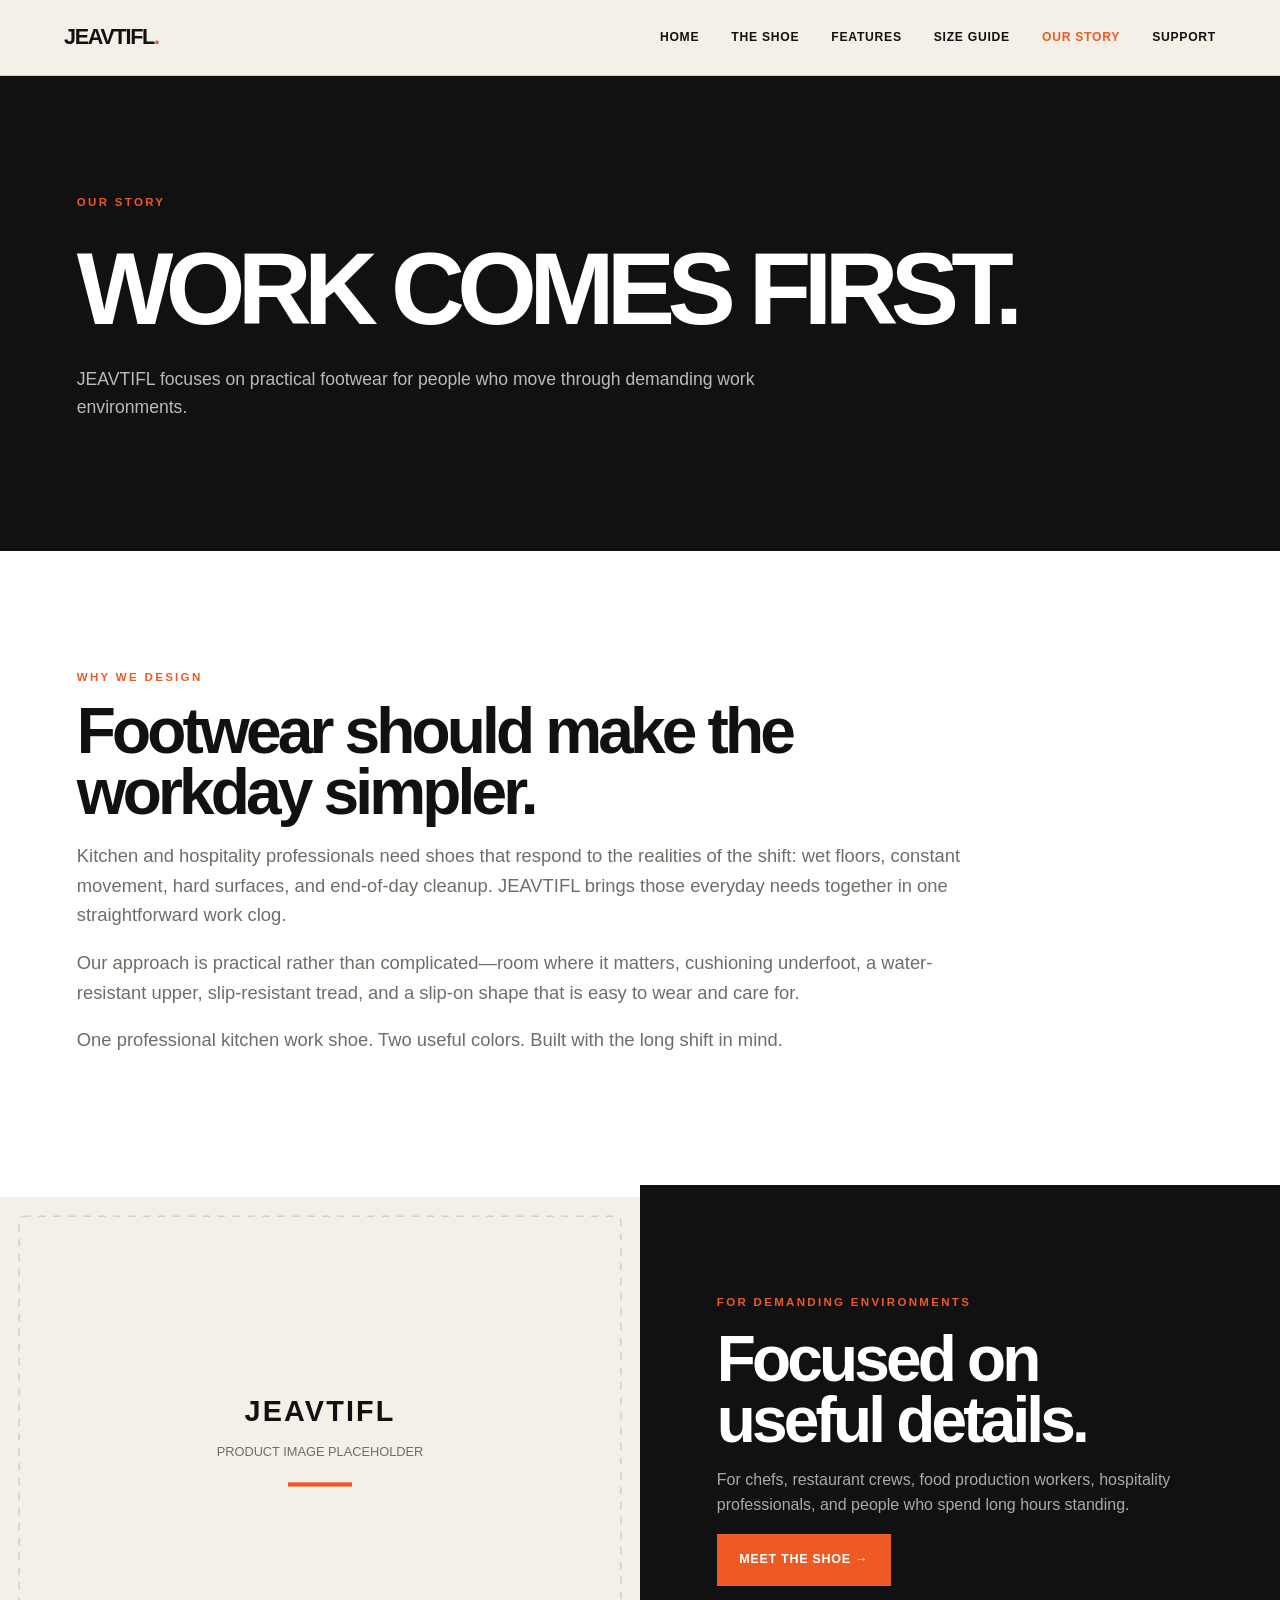
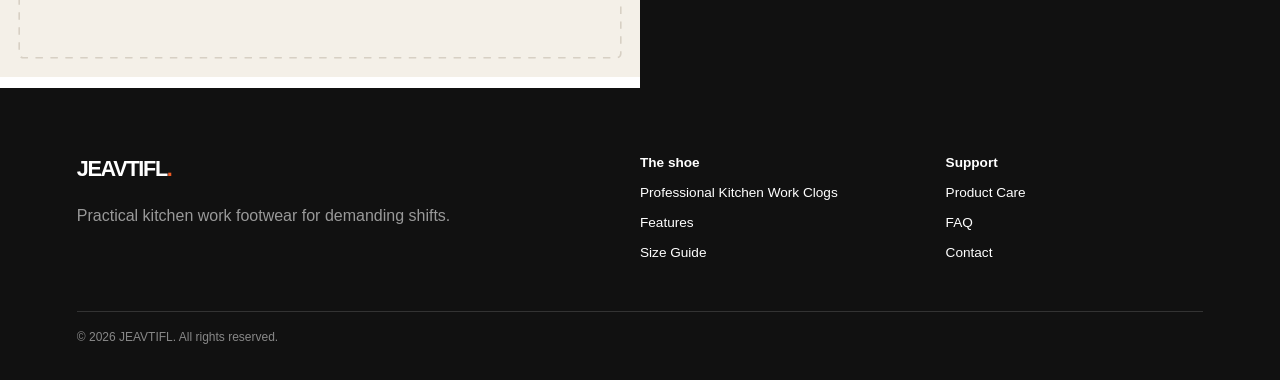
==== commit 84ac7b7e: "Remove binary product images from V3 changes" ====
--- a/about.html
+++ b/about.html
@@ -1 +1 @@
-<!doctype html><html lang="en-US"><head><meta charset="UTF-8"><meta name="viewport" content="width=device-width,initial-scale=1"><meta name="description" content="Meet JEAVTIFL, a performance footwear brand focused on the people powering kitchens, restaurants, food factories, and hospitality."><title>About JEAVTIFL | Built for the Shift</title><link rel="stylesheet" href="styles.css"></head><body><header class="site-header black-header"><a class="logo" href="index.html">JEAVTIFL<span>°</span></a><nav><a href="index.html">Home</a><a href="products.html">Shop</a><a class="active" href="about.html">Our Story</a><a href="blog.html">Journal</a><a href="contact.html">Support</a></nav><div class="header-actions"><a class="header-shop" href="products.html">Shop footwear</a><button class="menu-toggle" aria-label="Open menu">☰</button></div></header><main><section class="story-hero"><img src="https://images.unsplash.com/photo-1556911220-bff31c812dba?auto=format&fit=crop&w=1800&q=84" alt="Professional restaurant kitchen team" width="1800" height="1100"><div><span class="eyebrow">OUR PURPOSE / SINCE 2024</span><h1>FOR THOSE<br>WHO <em>DELIVER.</em></h1></div></section><section class="story-intro section-pad"><span class="eyebrow dark">WHY JEAVTIFL</span><p class="lead">THE BEST WORK HAPPENS WHEN YOUR GEAR GETS OUT OF THE WAY.</p><div class="two-col"><p>JEAVTIFL began with a simple observation: the people feeding and serving the world deserve equipment designed with the same care they bring to their craft. Long hours, hard floors, heat, spills, and constant motion place serious demands on footwear.</p><p>We focus on what matters—dependable traction, supportive cushioning, durable construction, and a clean, modern profile. Every design choice starts with the realities of the shift and ends with one question: does it help you move better?</p></div></section><section class="values"><article><b>01 / PERFORMANCE</b><h2>FUNCTION FIRST.</h2><p>Purposeful details designed around demanding workplaces, not passing trends.</p></article><article><b>02 / PEOPLE</b><h2>WORKER LED.</h2><p>We listen to chefs, servers, production crews, and hospitality teams to guide every step.</p></article><article><b>03 / PROGRESS</b><h2>ALWAYS EVOLVING.</h2><p>Better materials, smarter construction, and fewer distractions—season after season.</p></article></section><section class="about-image"><img src="https://images.unsplash.com/photo-1577219491135-ce391730fb2c?auto=format&fit=crop&w=1800&q=84" alt="Chef working during restaurant service" width="1800" height="1000" loading="lazy"><div><span>MADE FOR REAL WORK</span><strong>THE SHIFT<br>IS OUR TEST.</strong></div></section></main><footer class="site-footer compact"><a class="logo footer-logo" href="index.html">JEAVTIFL<span>°</span></a><div class="footer-bottom"><span>© 2026 JEAVTIFL.</span><span><a href="contact.html">GET IN TOUCH</a></span></div></footer><script src="script.js"></script></body></html>
+<!doctype html><html lang="en-US"><head><meta charset="utf-8"><meta name="viewport" content="width=device-width,initial-scale=1"><title>Our Story | Practical Kitchen Footwear by JEAVTIFL</title><meta name="description" content="Learn why JEAVTIFL focuses on practical, easy-care work clogs for kitchen, restaurant, food production, and hospitality professionals."><link rel="canonical" href="https://jeavtifl.github.io/jeavtifl-website/about.html"><meta property="og:type" content="website"><meta property="og:title" content="Our Story | Practical Kitchen Footwear by JEAVTIFL"><meta property="og:description" content="Learn why JEAVTIFL focuses on practical, easy-care work clogs for kitchen, restaurant, food production, and hospitality professionals."><meta property="og:url" content="https://jeavtifl.github.io/jeavtifl-website/about.html"><meta property="og:image" content="https://jeavtifl.github.io/jeavtifl-website/assets/images/product-image-placeholder.svg"><link rel="stylesheet" href="styles.css"><script type="application/ld+json">{"@context":"https://schema.org","@type":"Organization","name":"JEAVTIFL","url":"https://jeavtifl.github.io/jeavtifl-website/"}</script></head><body><a class="skip" href="#main">Skip to main content</a><header class="site-header"><a class="logo" href="index.html" aria-label="JEAVTIFL home">JEAVTIFL<i>.</i></a><nav class="nav" aria-label="Main navigation"><a href="index.html">Home</a><a href="product.html">The Shoe</a><a href="features.html">Features</a><a href="size-guide.html">Size Guide</a><a href="about.html" aria-current="page">Our Story</a><a href="support.html">Support</a></nav><button class="menu-toggle" aria-expanded="false" aria-label="Toggle navigation">☰</button></header><main id="main"><section class="page-hero"><span class="kicker">Our story</span><h1>Work comes first.</h1><p>JEAVTIFL focuses on practical footwear for people who move through demanding work environments.</p></section><section class="section white"><div class="story"><span class="kicker">Why we design</span><h2>Footwear should make the workday simpler.</h2><p>Kitchen and hospitality professionals need shoes that respond to the realities of the shift: wet floors, constant movement, hard surfaces, and end-of-day cleanup. JEAVTIFL brings those everyday needs together in one straightforward work clog.</p><p>Our approach is practical rather than complicated—room where it matters, cushioning underfoot, a water-resistant upper, slip-resistant tread, and a slip-on shape that is easy to wear and care for.</p><p>One professional kitchen work shoe. Two useful colors. Built with the long shift in mind.</p></div></section><section class="image-feature"><img src="assets/images/product-image-placeholder.svg" alt="Black and khaki JEAVTIFL work clogs worn in kitchen and everyday settings" width="970" height="600" loading="lazy"><div><span class="kicker">For demanding environments</span><h2>Focused on useful details.</h2><p>For chefs, restaurant crews, food production workers, hospitality professionals, and people who spend long hours standing.</p><a class="amazon" href="product.html">Meet the shoe →</a></div></section></main><footer class="footer"><div class="footer-inner"><div><a class="logo" href="index.html">JEAVTIFL<i>.</i></a><p>Practical kitchen work footwear for demanding shifts.</p></div><nav aria-label="Product links"><strong>The shoe</strong><a href="product.html">Professional Kitchen Work Clogs</a><a href="features.html">Features</a><a href="size-guide.html">Size Guide</a></nav><nav aria-label="Help links"><strong>Support</strong><a href="support.html#care">Product Care</a><a href="support.html#faq">FAQ</a><a href="support.html#contact">Contact</a></nav></div><div class="copyright">© 2026 JEAVTIFL. All rights reserved.</div></footer><script src="script.js"></script></body></html>
--- a/styles.css
+++ b/styles.css
@@ -1,5 +1,4 @@
-@import url('https://fonts.googleapis.com/css2?family=Archivo+Black&family=Inter:wght@400;600;700;800&display=swap');
-:root{--volt:#f45119;--ink:#0a0a0a;--paper:#f2f0e9;--line:#cbc8bf;--muted:#696969}*{box-sizing:border-box}html{scroll-behavior:smooth}body{margin:0;background:var(--paper);color:var(--ink);font-family:Inter,Arial,sans-serif}img{display:block;max-width:100%}a{color:inherit;text-decoration:none}button,input,textarea,select{font:inherit}button{cursor:pointer}.announcement{height:30px;background:var(--volt);color:white;display:flex;align-items:center;justify-content:center;font-size:10px;font-weight:800;letter-spacing:.14em}.announcement button{position:absolute;right:24px;border:0;background:none;color:white;font-size:18px}.site-header{height:76px;padding:0 5vw;display:flex;align-items:center;justify-content:space-between;border-bottom:1px solid #0002;position:relative;z-index:20;background:var(--paper)}.logo{font:23px 'Archivo Black';letter-spacing:-1.5px}.logo span{color:var(--volt)}nav{display:flex;align-items:center;height:100%;gap:34px}nav a{height:100%;display:flex;align-items:center;font-size:11px;font-weight:800;letter-spacing:.04em;position:relative}nav a:after{content:'';position:absolute;left:0;right:100%;bottom:0;height:3px;background:var(--volt);transition:.25s}nav a:hover:after,nav a.active:after{right:0}.header-shop{font-size:10px;font-weight:800;border-bottom:1px solid;padding-bottom:4px}.menu-toggle{display:none;border:0;background:transparent;font-size:22px}.black-header{background:#0a0a0a;color:#fff;border-color:#333}.eyebrow{display:block;color:var(--volt);font-size:10px;font-weight:800;letter-spacing:.22em;margin-bottom:22px}.eyebrow.dark{color:#222}.hero{min-height:calc(100vh - 106px);display:grid;grid-template-columns:44% 56%;overflow:hidden}.hero-copy{padding:12vh 3vw 8vh 6vw;position:relative;z-index:2}.hero h1,.page-hero h1,.story-hero h1,.contact-title h1{font:clamp(60px,8.5vw,138px)/.82 'Archivo Black';letter-spacing:-.075em;margin:0;text-transform:uppercase}.hero h1 em,.page-hero h1 em,.story-hero h1 em,.contact-title h1 em{color:var(--volt);font-style:normal}.hero-copy>p{max-width:470px;font-size:16px;line-height:1.75;color:#454545;margin:40px 0 28px}.button-row{display:flex;gap:28px;align-items:center}.btn{display:inline-flex;justify-content:center;align-items:center;gap:28px;border:0;padding:17px 22px;font-size:11px;font-weight:800;letter-spacing:.05em}.btn-primary{background:var(--ink);color:#fff}.btn-primary:hover{background:var(--volt)}.btn-light{background:#fff;color:#111}.text-link{font-size:10px;font-weight:800;border-bottom:1px solid;padding:5px 0}.hero-visual{position:relative;min-height:620px;background:#e64015;overflow:hidden}.hero-visual:before{content:'';position:absolute;width:68%;aspect-ratio:1;border:1px solid #fff8;border-radius:50%;right:12%;top:12%;z-index:1}.hero-visual img{width:100%;height:100%;object-fit:cover;mix-blend-mode:multiply;filter:contrast(1.05)}.vertical-word{position:absolute;right:18px;top:35%;writing-mode:vertical-rl;color:white;font-size:9px;font-weight:800;letter-spacing:.28em}.hero-badge{position:absolute;right:0;bottom:0;background:#111;color:#fff;padding:22px 28px;display:flex;gap:15px;align-items:center}.hero-badge strong{font:29px 'Archivo Black'}.hero-badge span{font-size:9px;line-height:1.5}.marquee{background:#0a0a0a;color:#fff;overflow:hidden;white-space:nowrap;padding:15px 0;font:14px 'Archivo Black';letter-spacing:.07em}.marquee div{width:max-content;animation:scroll 20s linear infinite}.marquee i{color:var(--volt);font-style:normal;margin:0 28px}@keyframes scroll{to{transform:translateX(-50%)}}.section-pad{padding:105px 6vw}.section-heading{display:flex;justify-content:space-between;align-items:flex-end;margin-bottom:45px}.section-heading h2,.faq h2,.guide h2,.article-body h2{font:clamp(40px,5vw,72px)/.94 'Archivo Black';letter-spacing:-.055em;margin:0}.product-grid{display:grid;grid-template-columns:repeat(3,1fr);gap:22px}.product-card{position:relative;padding-bottom:45px}.product-image{height:410px;position:relative;overflow:hidden}.product-image.red{background:#ed5424}.product-image.light{background:#ddd9ce}.product-image.dark{background:#282828}.product-image img{width:100%;height:100%;object-fit:cover;mix-blend-mode:multiply;transition:.5s}.product-image.dark img{filter:grayscale(1);mix-blend-mode:luminosity}.product-card:hover img{transform:scale(1.045)}.tag{position:absolute;z-index:2;top:14px;left:14px;background:#fff;padding:7px 9px;font-size:9px;font-weight:800;letter-spacing:.08em}.product-info{display:flex;justify-content:space-between;padding:17px 0 12px}.product-info h3{font:18px 'Archivo Black';margin:0}.product-info p{font-size:11px;color:var(--muted);margin:6px 0}.product-info strong{font-size:13px}.card-buy{position:absolute;left:0;bottom:5px;font-size:10px;font-weight:800;border-bottom:1px solid;padding-bottom:4px}.tech{display:grid;grid-template-columns:1.05fr .95fr;background:#0b0b0b;color:#fff}.tech-image{min-height:670px}.tech-image img{width:100%;height:100%;object-fit:cover;filter:grayscale(1)}.tech-copy{padding:105px 7vw}.tech-copy h2{font:clamp(49px,6vw,85px)/.92 'Archivo Black';letter-spacing:-.065em;margin:0}.tech-copy>p{color:#aaa;line-height:1.8;margin:34px 0}.stat-row{display:flex;border-block:1px solid #3b3b3b;margin:35px 0}.stat-row div{flex:1;padding:22px 10px 22px 0}.stat-row strong{display:block;color:var(--volt);font:24px 'Archivo Black'}.stat-row span{font-size:8px;color:#aaa}.reviews{background:#fff}.rating{display:flex;gap:18px;align-items:center}.rating strong{font:60px 'Archivo Black'}.rating span{font-size:9px;line-height:1.8;color:var(--muted)}.review-grid{display:grid;grid-template-columns:repeat(3,1fr);border-top:1px solid var(--line)}blockquote{margin:0;padding:35px;border-right:1px solid var(--line)}blockquote:first-child{padding-left:0}blockquote>div{color:var(--volt);letter-spacing:.15em}blockquote p{font-size:18px;line-height:1.6;min-height:145px}blockquote footer{display:flex;flex-direction:column;gap:5px;font-size:9px}blockquote footer span{color:#777}.review-note{font-size:9px;color:#888;margin-top:20px}.split-cta{display:grid;grid-template-columns:1fr 1fr}.split-cta a{padding:70px 6vw;background:var(--volt);color:#fff}.split-cta a+ a{background:#d9d5ca;color:#111}.split-cta span{font-size:9px;font-weight:800;letter-spacing:.15em}.split-cta h3{font:clamp(33px,4vw,60px) 'Archivo Black';margin:30px 0 0;display:flex;justify-content:space-between}.site-footer{background:#0a0a0a;color:#fff;padding:65px 6vw 24px;display:grid;grid-template-columns:1.1fr 1fr 1fr;gap:45px}.site-footer p{color:#888;font-size:11px}.footer-links{display:grid;grid-template-columns:1fr 1fr}.footer-links div{display:flex;flex-direction:column;gap:12px;font-size:10px}.footer-links strong,.newsletter strong{font-size:9px;color:#777;letter-spacing:.15em}.newsletter-form{display:flex;border-bottom:1px solid #555}.newsletter-form input{width:100%;background:none;border:0;color:#fff;outline:0;padding:14px 0}.newsletter-form button{border:0;background:none;color:white}.footer-bottom{grid-column:1/-1;display:flex;justify-content:space-between;border-top:1px solid #292929;padding-top:20px;margin-top:25px;font-size:8px;color:#777}.compact{display:flex;flex-wrap:wrap;justify-content:space-between}.compact .footer-bottom{width:100%}.page-hero{background:#0a0a0a;color:#fff;padding:105px 7vw 85px}.page-hero h1{font-size:clamp(56px,9vw,130px)}.page-hero p{max-width:550px;color:#aaa;line-height:1.7}.page-hero.slim{padding-block:75px}.catalog-top{display:flex;justify-content:space-between;margin-bottom:35px}.catalog-top>span{font-size:9px;color:#777}.filters{display:flex;gap:10px}.filters button{border:1px solid #aaa;background:transparent;border-radius:30px;padding:10px 17px;font-size:9px;font-weight:800}.filters .active{background:#111;color:#fff;border-color:#111}.catalog-grid{row-gap:45px}.fit-banner{background:var(--volt);color:#fff;padding:75px 7vw;display:flex;justify-content:space-between;align-items:center}.fit-banner h2{font:clamp(35px,5vw,65px) 'Archivo Black';margin:8px 0}.fit-banner span{font-size:9px;font-weight:800}.story-hero{height:82vh;position:relative;color:#fff}.story-hero:after{content:'';position:absolute;inset:0;background:linear-gradient(90deg,#000b,transparent)}.story-hero img{width:100%;height:100%;object-fit:cover;filter:grayscale(1)}.story-hero>div{position:absolute;z-index:2;left:7vw;bottom:10vh}.story-intro .lead{font:clamp(34px,5vw,68px)/1.1 'Archivo Black';letter-spacing:-.05em;max-width:1100px}.two-col{display:grid;grid-template-columns:1fr 1fr;gap:9vw;margin:60px 0 0 25%}.two-col p{line-height:1.85;color:#555}.values{display:grid;grid-template-columns:repeat(3,1fr);background:#111;color:white}.values article{padding:65px 5vw;border-right:1px solid #333}.values b{color:var(--volt);font-size:9px}.values h2{font:28px 'Archivo Black';margin-top:45px}.values p{font-size:12px;line-height:1.7;color:#999}.about-image{height:680px;position:relative}.about-image:after{content:'';position:absolute;inset:0;background:#0004}.about-image img{width:100%;height:100%;object-fit:cover;filter:grayscale(1)}.about-image div{position:absolute;z-index:1;bottom:60px;left:7vw;color:white}.about-image span{font-size:9px;letter-spacing:.2em}.about-image strong{display:block;font:clamp(45px,6vw,85px)/.95 'Archivo Black';margin-top:20px}.contact-wrap{display:grid;grid-template-columns:1fr 1fr;gap:9vw}.contact-title>p{line-height:1.8;color:#666;max-width:430px}.contact-meta{border-top:1px solid var(--line);margin-top:45px}.contact-meta div{display:flex;flex-direction:column;padding:19px 0;border-bottom:1px solid var(--line)}.contact-meta span{font-size:8px;color:#777;margin-bottom:6px}.contact-meta a,.contact-meta strong{font-size:12px}.contact-form{background:#dedbd2;padding:42px}.contact-form label{display:block;font-size:9px;font-weight:800;margin-bottom:24px}.contact-form input,.contact-form select,.contact-form textarea{display:block;width:100%;border:0;border-bottom:1px solid #999;background:transparent;padding:12px 0;outline:0}.faq{background:#fff}.faq h2{margin-bottom:45px}.accordion{max-width:900px;margin-left:auto}.accordion article{border-top:1px solid #bbb}.accordion article:last-child{border-bottom:1px solid #bbb}.accordion button{width:100%;display:flex;justify-content:space-between;border:0;background:none;text-align:left;padding:23px 0;font-weight:700}.accordion p{display:none;color:#666;line-height:1.7;margin:0;padding:0 0 24px}.accordion .open p{display:block}.accordion .open button span{transform:rotate(45deg)}.guide{display:grid;grid-template-columns:.9fr 1.1fr;gap:9vw}.measure ol{list-style:none;padding:0}.measure li{display:flex;gap:25px;border-top:1px solid var(--line);padding:20px 0}.measure li b{font:18px 'Archivo Black';color:var(--volt)}.measure li p{margin:0;line-height:1.6}.measure aside{background:var(--volt);color:white;padding:20px;font-size:10px;font-weight:700;line-height:1.6}.size-table-wrap h2{font-size:35px}.size-table-wrap table{border-collapse:collapse;width:100%;margin:25px 0}th,td{text-align:left;padding:15px 10px;border-bottom:1px solid var(--line);font-size:12px}th{font-size:8px;letter-spacing:.1em}.size-table-wrap>p{font-size:10px;color:#777}.journal-hero{background:#d9d5ca;color:#111}.feature-story{display:grid;grid-template-columns:1.2fr .8fr;background:#111;color:white}.feature-story img{width:100%;height:540px;object-fit:cover;filter:grayscale(1)}.feature-story div{padding:65px 5vw;display:flex;flex-direction:column;justify-content:center}.feature-story span,.story-grid span{font-size:8px;color:var(--volt);font-weight:800;letter-spacing:.12em}.feature-story h2{font:clamp(30px,4vw,52px)/1 'Archivo Black';letter-spacing:-.04em}.feature-story p{color:#aaa;line-height:1.7}.feature-story a{font-size:10px;font-weight:800;margin-top:20px}.story-grid{display:grid;grid-template-columns:repeat(3,1fr);gap:22px;margin-top:60px}.story-grid img{height:260px;width:100%;object-fit:cover;margin-bottom:20px}.story-grid h3{font:20px/1.1 'Archivo Black'}.story-grid p{font-size:12px;color:#666;line-height:1.6}.article-body{background:#fff}.lead-copy{font-size:20px;max-width:700px;line-height:1.6}.article-columns{display:grid;grid-template-columns:repeat(3,1fr);gap:40px;margin-top:50px}.article-columns section{border-top:2px solid;padding-top:20px}.article-columns b{font-size:10px;color:var(--volt)}.article-columns p{line-height:1.8;color:#555;font-size:13px}.product-detail{display:grid;grid-template-columns:56% 44%;min-height:760px}.detail-gallery{position:relative;display:flex;align-items:center;justify-content:center;overflow:hidden}.detail-gallery.red{background:#ec5524}.detail-gallery.light{background:#ddd9ce}.detail-gallery.dark{background:#292929}.detail-gallery img{width:100%;height:100%;object-fit:cover;mix-blend-mode:multiply}.detail-gallery.dark img{filter:grayscale(1);mix-blend-mode:luminosity}.detail-copy{padding:60px 6vw}.back-link{display:block;font-size:9px;font-weight:800;margin-bottom:70px}.detail-copy h1{font:clamp(40px,5vw,68px)/.95 'Archivo Black';letter-spacing:-.055em;margin:0}.detail-desc{color:#555;line-height:1.7}.detail-price{font-size:20px;font-weight:800;border-bottom:1px solid var(--line);padding:20px 0}.detail-price span{display:block;font-size:8px;color:#888;margin-top:5px;font-weight:400}.sizes{padding:20px 0;font-size:10px}.sizes div{color:#777;margin-top:7px}.amazon-btn{background:#ffb300;display:flex;justify-content:space-between;align-items:center;padding:18px 20px}.amazon-btn b{font-size:20px}.amazon-btn span{font-size:10px;font-weight:800}.fulfill{font-size:8px;color:#777;line-height:1.5}.benefit-list{list-style:none;padding:0;margin-top:25px}.benefit-list li{display:flex;flex-direction:column;gap:5px;border-top:1px solid var(--line);padding:15px 0}.benefit-list b{font-size:9px}.benefit-list span{font-size:10px;color:#666}.detail-banner{background:var(--volt);color:white;padding:30px 6vw;display:flex;justify-content:space-between;font-size:10px;font-weight:800}.toast{position:fixed;right:20px;bottom:20px;background:#111;color:#fff;padding:14px 20px;font-size:11px;transform:translateY(100px);opacity:0;transition:.3s;z-index:50}.toast.show{transform:none;opacity:1}.reveal{opacity:0;transform:translateY(20px);transition:.7s}.reveal.visible{opacity:1;transform:none}
-@media(max-width:850px){.site-header{height:64px}.header-shop{display:none}nav{display:none;position:absolute;top:64px;left:0;width:100%;height:auto;padding:25px;background:var(--paper);flex-direction:column;align-items:flex-start;gap:18px}.black-header nav{background:#111}.site-header.menu-open nav{display:flex}.menu-toggle{display:block}.hero{grid-template-columns:1fr}.hero-copy{padding:70px 7vw}.hero-visual{min-height:520px}.section-pad{padding:75px 6vw}.product-grid{grid-template-columns:1fr 1fr}.tech,.contact-wrap,.guide{grid-template-columns:1fr}.review-grid{grid-template-columns:1fr}.review-grid blockquote{border-right:0;border-bottom:1px solid var(--line);padding:30px 0}.review-grid blockquote p{min-height:auto}.values{grid-template-columns:1fr}.two-col{margin-left:0}.site-footer{grid-template-columns:1fr}.footer-bottom{grid-column:1}.product-detail{grid-template-columns:1fr}.detail-gallery{height:540px}.feature-story{grid-template-columns:1fr}.story-grid,.article-columns{grid-template-columns:1fr 1fr}.fit-banner{align-items:flex-start;flex-direction:column;gap:25px}}
-@media(max-width:540px){.announcement{font-size:8px}.hero h1{font-size:58px}.button-row{align-items:flex-start;flex-direction:column}.product-grid,.story-grid,.article-columns{grid-template-columns:1fr}.product-image{height:390px}.section-heading{align-items:flex-start;gap:25px;flex-direction:column}.rating strong{font-size:45px}.split-cta{grid-template-columns:1fr}.stat-row{flex-wrap:wrap}.footer-links{gap:20px}.page-hero h1{font-size:52px}.filters{overflow:auto}.story-hero h1,.contact-title h1{font-size:52px}.two-col{grid-template-columns:1fr}.about-image{height:500px}.contact-form{padding:28px}.feature-story img{height:350px}.detail-gallery{height:410px}.detail-copy{padding:45px 6vw}.back-link{margin-bottom:45px}.detail-banner{gap:20px;line-height:1.5}.catalog-top{align-items:flex-start;flex-direction:column-reverse;gap:15px}}
-@media(prefers-reduced-motion:reduce){*{scroll-behavior:auto!important;animation:none!important;transition:none!important}.reveal{opacity:1;transform:none}}
+:root{--ink:#111;--cream:#f4f0e8;--orange:#ed5a24;--muted:#706d67;--line:#d7d0c4;--white:#fff}*{box-sizing:border-box}html{scroll-behavior:smooth}body{margin:0;background:var(--cream);color:var(--ink);font-family:Arial,Helvetica,sans-serif;line-height:1.6}img{display:block;max-width:100%;height:auto}a{color:inherit;text-decoration:none}button,input,textarea{font:inherit}.skip{position:absolute;left:-999px}.skip:focus{left:1rem;top:1rem;background:#fff;padding:1rem;z-index:99}.site-header{height:76px;padding:0 5vw;display:flex;align-items:center;justify-content:space-between;border-bottom:1px solid var(--line);background:var(--cream);position:sticky;top:0;z-index:40}.logo{font-size:1.35rem;font-weight:900;letter-spacing:-.06em}.logo i{color:var(--orange);font-style:normal}.nav{display:flex;align-items:center;gap:2rem}.nav a{font-size:.76rem;font-weight:800;text-transform:uppercase;letter-spacing:.06em}.nav a:hover,.nav a[aria-current=page]{color:var(--orange)}.menu-toggle{display:none;border:0;background:none;font-size:1.5rem}.amazon{display:inline-flex;align-items:center;justify-content:center;background:var(--orange);color:#fff;padding:1rem 1.4rem;font-weight:900;font-size:.78rem;letter-spacing:.06em;text-transform:uppercase;border:0}.amazon:hover{background:#c94315}.button-outline{border:1px solid;padding:.95rem 1.3rem;font-size:.78rem;font-weight:800;text-transform:uppercase}.hero{min-height:690px;display:grid;grid-template-columns:45% 55%;background:#0d0d0d;color:#fff}.hero-copy{padding:10vw 5vw;align-self:center}.kicker{color:var(--orange);font-size:.72rem;font-weight:900;letter-spacing:.2em;text-transform:uppercase}.hero h1,.page-hero h1{font-size:clamp(3.5rem,7.5vw,7.8rem);line-height:.88;letter-spacing:-.075em;margin:.3em 0;text-transform:uppercase}.hero p{color:#c7c7c7;max-width:580px;font-size:1.05rem}.actions{display:flex;gap:1rem;align-items:center;margin-top:2rem;flex-wrap:wrap}.hero-media{background:#fff;display:flex;align-items:center}.hero-media img{width:100%;object-fit:contain}.benefit-strip{display:grid;grid-template-columns:repeat(4,1fr);background:var(--orange);color:#fff}.benefit-strip span{padding:1.2rem;text-align:center;font-size:.72rem;font-weight:900;text-transform:uppercase;border-right:1px solid #fff4}.section{padding:7rem 6vw}.section.white{background:#fff}.heading{max-width:850px;margin-bottom:3rem}.heading h2,.story h2{font-size:clamp(2.4rem,5vw,5.4rem);letter-spacing:-.06em;line-height:.95;margin:.2em 0}.heading p{color:var(--muted)}.features{display:grid;grid-template-columns:repeat(4,1fr);gap:1px;background:var(--line)}.feature{background:var(--cream);padding:2rem}.feature b{color:var(--orange);font-size:.7rem}.feature h3{font-size:1.15rem}.feature p{font-size:.9rem;color:var(--muted)}.image-feature{display:grid;grid-template-columns:1fr 1fr;background:#111;color:#fff}.image-feature img{width:100%;height:100%;object-fit:contain;background:#fff}.image-feature div{padding:8vw 6vw;align-self:center}.image-feature h2{font-size:clamp(2.5rem,5vw,5rem);line-height:.95;letter-spacing:-.06em;margin:.25em 0}.image-feature p{color:#aaa}.page-hero{padding:7rem 6vw;background:#111;color:#fff}.page-hero h1{font-size:clamp(3.5rem,8vw,7rem)}.page-hero p{max-width:680px;color:#bbb;font-size:1.1rem}.product{display:grid;grid-template-columns:57% 43%;background:#fff}.gallery{padding:2rem;background:#eeeae1}.main-image{aspect-ratio:1.3;background:#fff;display:flex;align-items:center}.main-image img{width:100%;max-height:100%;object-fit:contain}.thumbs{display:grid;grid-template-columns:repeat(4,1fr);gap:.75rem;margin-top:.75rem}.thumb{border:2px solid transparent;background:#fff;padding:0;cursor:pointer}.thumb.active{border-color:var(--orange)}.thumb img{aspect-ratio:1;object-fit:cover;width:100%}.product-copy{padding:5vw}.product-copy h1{font-size:clamp(2.6rem,5vw,4.8rem);letter-spacing:-.06em;line-height:.94}.product-copy p{color:var(--muted)}.colors{display:flex;gap:.75rem;margin:1rem 0 2rem}.color{border:1px solid var(--line);background:white;padding:.8rem 1rem;font-weight:bold}.color.active{outline:2px solid var(--orange)}.swatch{display:inline-block;width:14px;height:14px;border-radius:50%;background:#111;margin-right:.5rem;vertical-align:-2px}.swatch.khaki{background:#b6966d}.quick-list{padding:0;list-style:none;border-top:1px solid var(--line)}.quick-list li{padding:.7rem 0;border-bottom:1px solid var(--line)}.spec-grid{display:grid;grid-template-columns:1fr 1fr;gap:4rem}.spec-grid ul{padding-left:1.2rem}.feature-gallery{display:grid;grid-template-columns:repeat(2,1fr);gap:1rem}.feature-gallery figure{margin:0;background:#fff}.feature-gallery img{width:100%}.feature-gallery figcaption{padding:1rem;font-weight:bold}.size-layout{display:grid;grid-template-columns:1fr 1fr;gap:5vw}.size-image{background:#fff}.table-wrap{overflow-x:auto}table{width:100%;border-collapse:collapse;background:#fff}th,td{padding:.85rem;text-align:left;border-bottom:1px solid var(--line)}th{background:#111;color:#fff}.notice{border-left:5px solid var(--orange);padding:1rem 1.25rem;background:#fff;margin:2rem 0}.story{max-width:900px}.story p{font-size:1.15rem;color:var(--muted)}.support-grid{display:grid;grid-template-columns:1fr 1fr;gap:4rem}.cards{display:grid;gap:1rem}.card{background:#fff;padding:1.5rem;border-left:4px solid var(--orange)}.faq article{border-top:1px solid var(--line)}.faq button{width:100%;border:0;background:none;text-align:left;display:flex;justify-content:space-between;padding:1.2rem 0;font-weight:bold}.faq p{display:none;margin-top:0;color:var(--muted)}.faq article.open p{display:block}.contact-form{background:#fff;padding:2rem}.contact-form label{display:block;font-weight:bold;margin-bottom:1rem}.contact-form input,.contact-form textarea{display:block;width:100%;padding:.8rem;border:1px solid var(--line);margin-top:.35rem}.form-note{font-size:.8rem;color:var(--muted)}.footer{background:#111;color:#fff;padding:4rem 6vw 2rem}.footer-inner{display:grid;grid-template-columns:2fr 1fr 1fr;gap:3rem}.footer p{color:#999;max-width:400px}.footer nav{display:flex;flex-direction:column;gap:.5rem;font-size:.85rem}.copyright{border-top:1px solid #333;margin-top:3rem;padding-top:1rem;font-size:.75rem;color:#888}.sticky-buy{display:none}.reveal{opacity:0;transform:translateY(16px);transition:.6s}.reveal.visible{opacity:1;transform:none}
+@media(max-width:900px){.nav{display:none;position:absolute;top:76px;left:0;right:0;background:var(--cream);padding:1.5rem;flex-direction:column;align-items:flex-start}.site-header.open .nav{display:flex}.menu-toggle{display:block}.hero,.product,.image-feature,.size-layout,.support-grid{grid-template-columns:1fr}.hero-copy{padding:6rem 6vw}.hero-media{min-height:400px}.features{grid-template-columns:1fr 1fr}.product-copy{padding:3rem 6vw}.footer-inner{grid-template-columns:1fr 1fr}.sticky-buy{display:block;position:fixed;bottom:0;left:0;right:0;padding:.8rem 1rem;background:#111;z-index:50}.sticky-buy .amazon{width:100%}}
+@media(max-width:560px){.hero{min-height:auto}.hero h1{font-size:3.6rem}.benefit-strip,.features,.feature-gallery,.spec-grid{grid-template-columns:1fr}.section{padding:5rem 6vw}.thumbs{grid-template-columns:repeat(3,1fr)}.footer-inner{grid-template-columns:1fr}.page-hero{padding:5rem 6vw}.site-header{padding-inline:4vw}}
+@media(prefers-reduced-motion:reduce){html{scroll-behavior:auto}.reveal{opacity:1;transform:none;transition:none}}
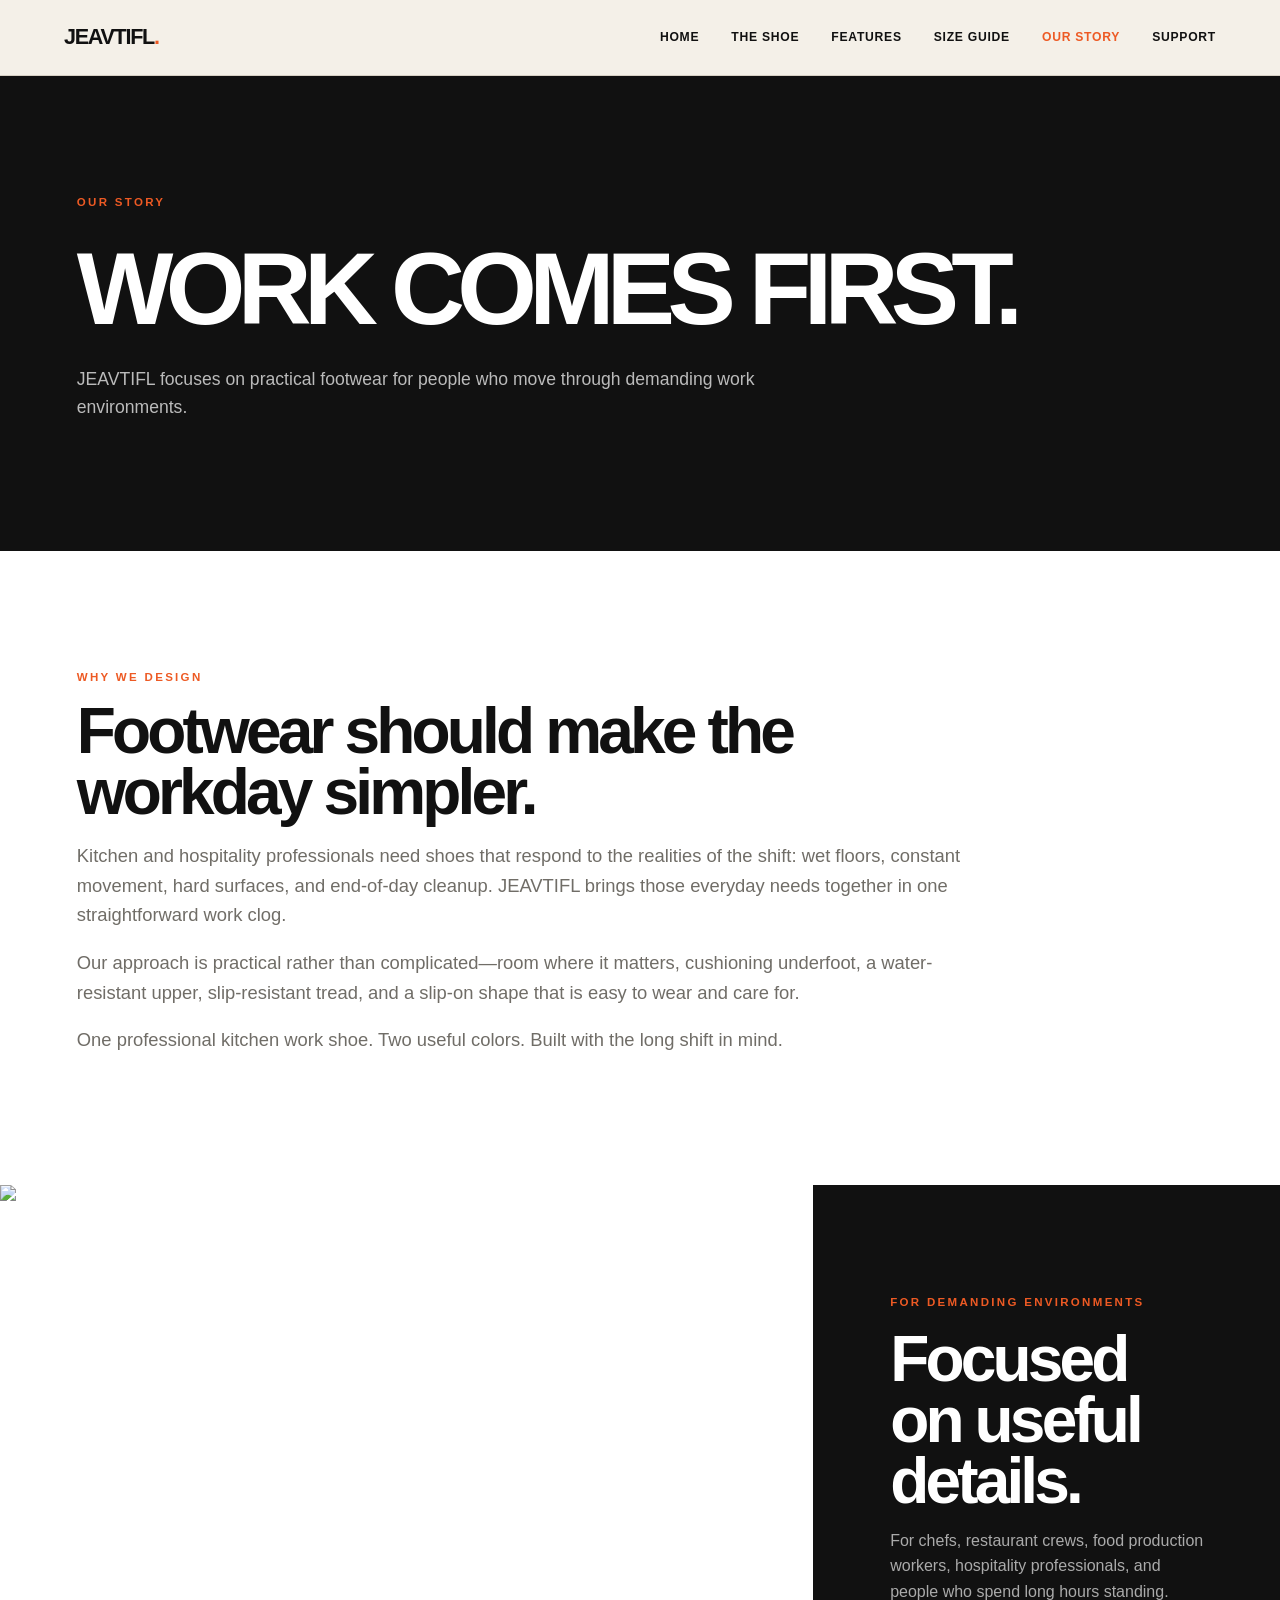
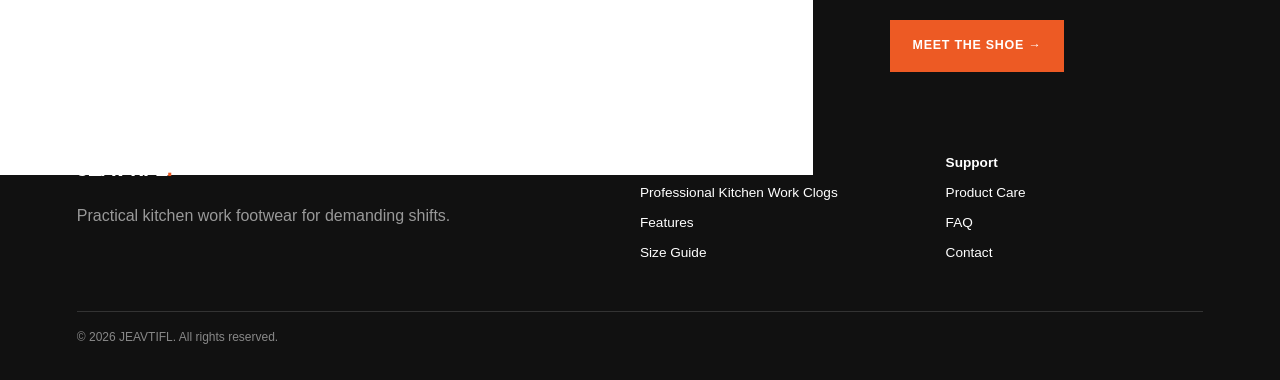
==== commit 86244dff: "Replace placeholder image references" ====
--- a/about.html
+++ b/about.html
@@ -1 +1 @@
-<!doctype html><html lang="en-US"><head><meta charset="utf-8"><meta name="viewport" content="width=device-width,initial-scale=1"><title>Our Story | Practical Kitchen Footwear by JEAVTIFL</title><meta name="description" content="Learn why JEAVTIFL focuses on practical, easy-care work clogs for kitchen, restaurant, food production, and hospitality professionals."><link rel="canonical" href="https://jeavtifl.github.io/jeavtifl-website/about.html"><meta property="og:type" content="website"><meta property="og:title" content="Our Story | Practical Kitchen Footwear by JEAVTIFL"><meta property="og:description" content="Learn why JEAVTIFL focuses on practical, easy-care work clogs for kitchen, restaurant, food production, and hospitality professionals."><meta property="og:url" content="https://jeavtifl.github.io/jeavtifl-website/about.html"><meta property="og:image" content="https://jeavtifl.github.io/jeavtifl-website/assets/images/product-image-placeholder.svg"><link rel="stylesheet" href="styles.css"><script type="application/ld+json">{"@context":"https://schema.org","@type":"Organization","name":"JEAVTIFL","url":"https://jeavtifl.github.io/jeavtifl-website/"}</script></head><body><a class="skip" href="#main">Skip to main content</a><header class="site-header"><a class="logo" href="index.html" aria-label="JEAVTIFL home">JEAVTIFL<i>.</i></a><nav class="nav" aria-label="Main navigation"><a href="index.html">Home</a><a href="product.html">The Shoe</a><a href="features.html">Features</a><a href="size-guide.html">Size Guide</a><a href="about.html" aria-current="page">Our Story</a><a href="support.html">Support</a></nav><button class="menu-toggle" aria-expanded="false" aria-label="Toggle navigation">☰</button></header><main id="main"><section class="page-hero"><span class="kicker">Our story</span><h1>Work comes first.</h1><p>JEAVTIFL focuses on practical footwear for people who move through demanding work environments.</p></section><section class="section white"><div class="story"><span class="kicker">Why we design</span><h2>Footwear should make the workday simpler.</h2><p>Kitchen and hospitality professionals need shoes that respond to the realities of the shift: wet floors, constant movement, hard surfaces, and end-of-day cleanup. JEAVTIFL brings those everyday needs together in one straightforward work clog.</p><p>Our approach is practical rather than complicated—room where it matters, cushioning underfoot, a water-resistant upper, slip-resistant tread, and a slip-on shape that is easy to wear and care for.</p><p>One professional kitchen work shoe. Two useful colors. Built with the long shift in mind.</p></div></section><section class="image-feature"><img src="assets/images/product-image-placeholder.svg" alt="Black and khaki JEAVTIFL work clogs worn in kitchen and everyday settings" width="970" height="600" loading="lazy"><div><span class="kicker">For demanding environments</span><h2>Focused on useful details.</h2><p>For chefs, restaurant crews, food production workers, hospitality professionals, and people who spend long hours standing.</p><a class="amazon" href="product.html">Meet the shoe →</a></div></section></main><footer class="footer"><div class="footer-inner"><div><a class="logo" href="index.html">JEAVTIFL<i>.</i></a><p>Practical kitchen work footwear for demanding shifts.</p></div><nav aria-label="Product links"><strong>The shoe</strong><a href="product.html">Professional Kitchen Work Clogs</a><a href="features.html">Features</a><a href="size-guide.html">Size Guide</a></nav><nav aria-label="Help links"><strong>Support</strong><a href="support.html#care">Product Care</a><a href="support.html#faq">FAQ</a><a href="support.html#contact">Contact</a></nav></div><div class="copyright">© 2026 JEAVTIFL. All rights reserved.</div></footer><script src="script.js"></script></body></html>+<!doctype html><html lang="en-US"><head><meta charset="utf-8"><meta name="viewport" content="width=device-width,initial-scale=1"><title>Our Story | Practical Kitchen Footwear by JEAVTIFL</title><meta name="description" content="Learn why JEAVTIFL focuses on practical, easy-care work clogs for kitchen, restaurant, food production, and hospitality professionals."><link rel="canonical" href="https://jeavtifl.github.io/jeavtifl-website/about.html"><meta property="og:type" content="website"><meta property="og:title" content="Our Story | Practical Kitchen Footwear by JEAVTIFL"><meta property="og:description" content="Learn why JEAVTIFL focuses on practical, easy-care work clogs for kitchen, restaurant, food production, and hospitality professionals."><meta property="og:url" content="https://jeavtifl.github.io/jeavtifl-website/about.html"><meta property="og:image" content="assets/images/black-main.jpg"><link rel="stylesheet" href="styles.css"><script type="application/ld+json">{"@context":"https://schema.org","@type":"Organization","name":"JEAVTIFL","url":"https://jeavtifl.github.io/jeavtifl-website/"}</script></head><body><a class="skip" href="#main">Skip to main content</a><header class="site-header"><a class="logo" href="index.html" aria-label="JEAVTIFL home">JEAVTIFL<i>.</i></a><nav class="nav" aria-label="Main navigation"><a href="index.html">Home</a><a href="product.html">The Shoe</a><a href="features.html">Features</a><a href="size-guide.html">Size Guide</a><a href="about.html" aria-current="page">Our Story</a><a href="support.html">Support</a></nav><button class="menu-toggle" aria-expanded="false" aria-label="Toggle navigation">☰</button></header><main id="main"><section class="page-hero"><span class="kicker">Our story</span><h1>Work comes first.</h1><p>JEAVTIFL focuses on practical footwear for people who move through demanding work environments.</p></section><section class="section white"><div class="story"><span class="kicker">Why we design</span><h2>Footwear should make the workday simpler.</h2><p>Kitchen and hospitality professionals need shoes that respond to the realities of the shift: wet floors, constant movement, hard surfaces, and end-of-day cleanup. JEAVTIFL brings those everyday needs together in one straightforward work clog.</p><p>Our approach is practical rather than complicated—room where it matters, cushioning underfoot, a water-resistant upper, slip-resistant tread, and a slip-on shape that is easy to wear and care for.</p><p>One professional kitchen work shoe. Two useful colors. Built with the long shift in mind.</p></div></section><section class="image-feature"><img src="assets/images/black-main.jpg" alt="Black and khaki JEAVTIFL work clogs worn in kitchen and everyday settings" width="970" height="600" loading="lazy"><div><span class="kicker">For demanding environments</span><h2>Focused on useful details.</h2><p>For chefs, restaurant crews, food production workers, hospitality professionals, and people who spend long hours standing.</p><a class="amazon" href="product.html">Meet the shoe →</a></div></section></main><footer class="footer"><div class="footer-inner"><div><a class="logo" href="index.html">JEAVTIFL<i>.</i></a><p>Practical kitchen work footwear for demanding shifts.</p></div><nav aria-label="Product links"><strong>The shoe</strong><a href="product.html">Professional Kitchen Work Clogs</a><a href="features.html">Features</a><a href="size-guide.html">Size Guide</a></nav><nav aria-label="Help links"><strong>Support</strong><a href="support.html#care">Product Care</a><a href="support.html#faq">FAQ</a><a href="support.html#contact">Contact</a></nav></div><div class="copyright">© 2026 JEAVTIFL. All rights reserved.</div></footer><script src="script.js"></script></body></html>
